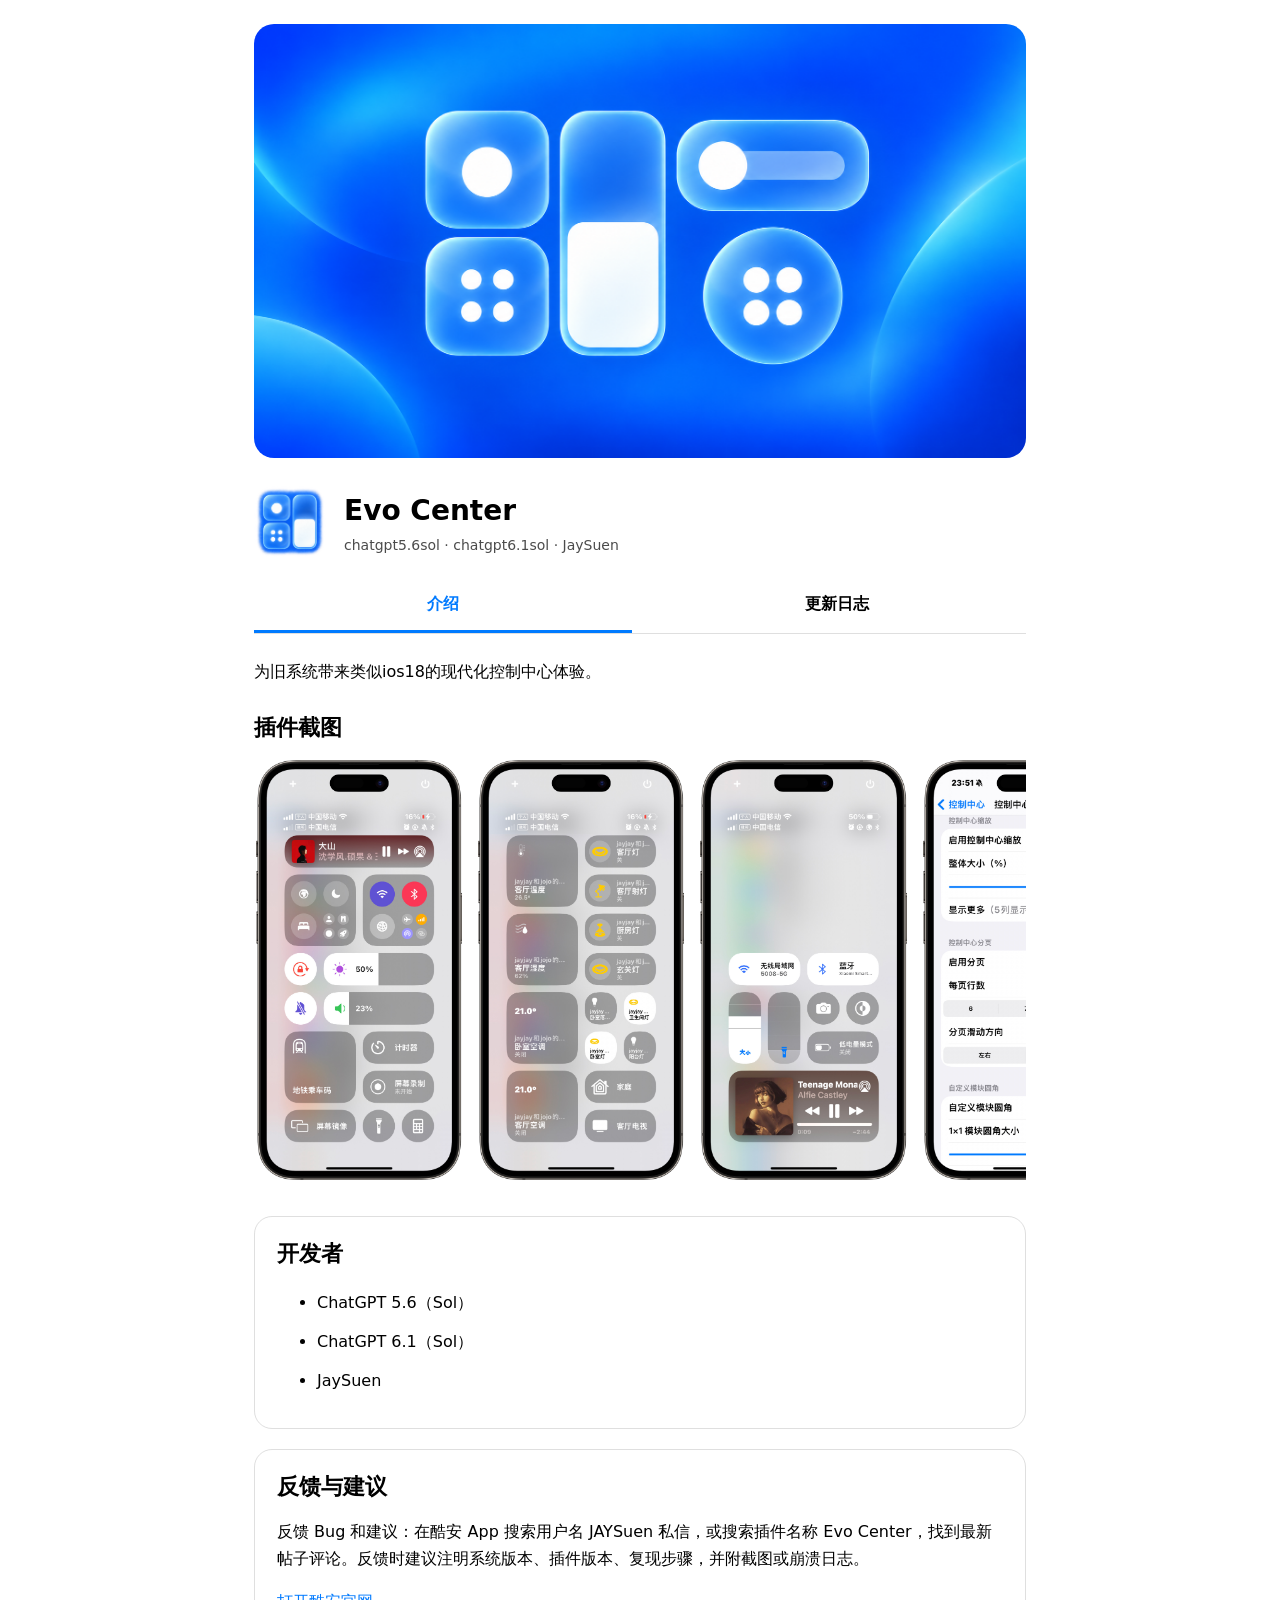
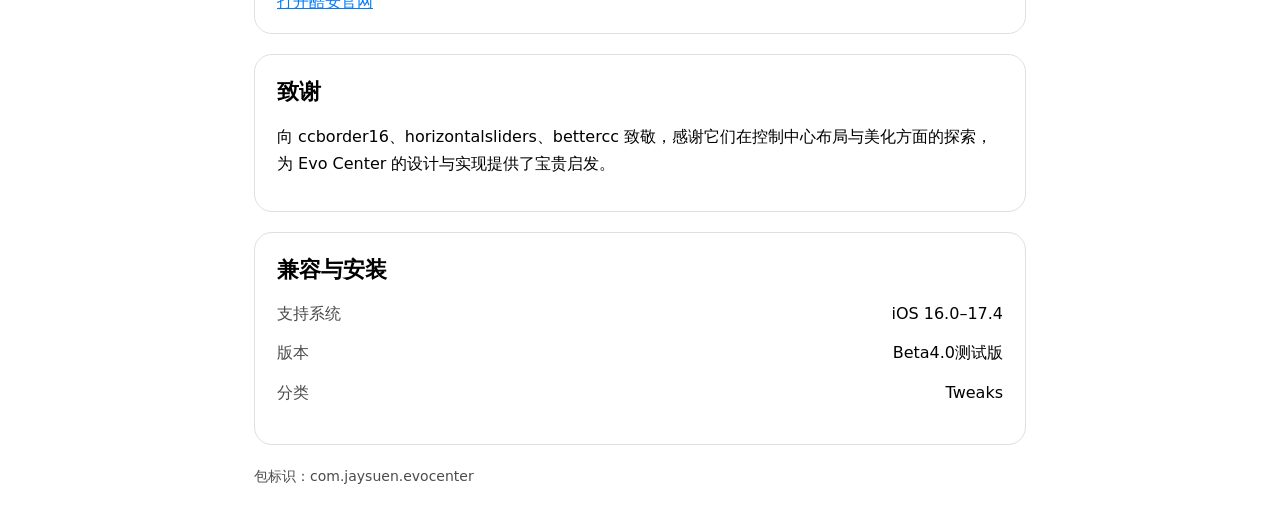
==== index.html @ 7a6c5026 "Fix Evo Center top buttons first input (4.0.0-beta.3)" ====
<!doctype html>
<html lang="zh-CN"><head><meta charset="utf-8">
<meta name="viewport" content="width=device-width,initial-scale=1"><meta name="color-scheme" content="light dark">
<meta name="description" content="为旧系统带来类似ios18的现代化控制中心体验。"><title>Evo Center</title>
<style>
*{box-sizing:border-box}body{margin:0;font:16px/1.7 -apple-system,BlinkMacSystemFont,system-ui,sans-serif;background:Canvas;color:CanvasText}
main{max-width:820px;margin:auto;padding:24px}.banner{width:100%;aspect-ratio:16/9;object-fit:cover;border-radius:20px}
.brand{display:flex;gap:18px;align-items:center;margin:20px 0}.icon{width:72px;height:72px;border-radius:18px}
h1{margin:0;font-size:28px}h2{font-size:22px;margin:0 0 12px}p{margin:0 0 16px}
article{border:1px solid #8884;border-radius:18px;padding:18px 22px;margin:20px 0}a{color:#007aff}
li{margin-bottom:12px}.byline{opacity:.7;margin:0;font-size:14px;overflow-wrap:anywhere}footer{font-size:14px;opacity:.7;overflow-wrap:anywhere}
.tabs{display:flex;gap:16px;border-bottom:1px solid #8884;margin:12px 0 24px}
.tabs button{flex:1;border:0;background:transparent;color:inherit;font:inherit;font-weight:600;padding:12px 4px;border-bottom:3px solid transparent;cursor:pointer}
.tabs button[aria-selected="true"]{color:#007aff;border-bottom-color:#007aff}[hidden]{display:none!important}
.gallery{margin:24px 0}.screenshots{display:flex;gap:16px;overflow-x:auto;overscroll-behavior-x:contain;scroll-snap-type:x mandatory;scroll-padding:2px;padding:2px 2px 12px}
.screenshot{flex:0 0 auto;scroll-snap-align:start;border-radius:12px;overflow:hidden;line-height:0}
.screenshot img{display:block;width:auto;height:420px;max-height:65vh;object-fit:contain}
dl{display:grid;grid-template-columns:auto minmax(0,1fr);gap:12px 20px;margin:0 0 20px}dt{opacity:.7}dd{margin:0;text-align:right;overflow-wrap:anywhere}
@media(max-width:480px){main{padding:16px}article{padding:16px}.brand{gap:12px}h1{font-size:24px}.icon{width:64px;height:64px}}
</style></head><body>
<main><img class="banner" src="assets/banner.png" alt="Evo Center 蓝色玻璃控制模块">
<div class="brand"><img class="icon" src="assets/icon.png" alt="Evo Center 图标"><div><h1>Evo Center</h1><p class="byline">chatgpt5.6sol · chatgpt6.1sol · JaySuen</p></div></div>
<nav class="tabs" role="tablist" aria-label="软件包详情">
<button id="introduction-tab" type="button" role="tab" aria-selected="true" aria-controls="introduction">介绍</button>
<button id="changelog-tab" type="button" role="tab" aria-selected="false" aria-controls="changelog" tabindex="-1">更新日志</button>
</nav>
<section id="introduction" role="tabpanel" aria-labelledby="introduction-tab">
<p class="summary">为旧系统带来类似ios18的现代化控制中心体验。</p><section class="gallery" aria-labelledby="screenshots-title"><h2 id="screenshots-title">插件截图</h2><div class="screenshots" role="region" aria-label="插件截图，可左右滑动查看" tabindex="0"><a class="screenshot" href="assets/screenshots/1.jpg"><img src="assets/screenshots/1.jpg" alt="Evo Center截图1：控制中心现代连接与Focus布局、自定义图标颜色" width="1311" height="2670" loading="lazy" decoding="async"></a><a class="screenshot" href="assets/screenshots/2.jpg"><img src="assets/screenshots/2.jpg" alt="Evo Center截图2：HomeKit设备、温湿度与家庭控制模块" width="1311" height="2670" loading="lazy" decoding="async"></a><a class="screenshot" href="assets/screenshots/3.jpg"><img src="assets/screenshots/3.jpg" alt="Evo Center截图3：控制中心分页与不同尺寸的播放控制布局" width="1311" height="2670" loading="lazy" decoding="async"></a><a class="screenshot" href="assets/screenshots/4.jpg"><img src="assets/screenshots/4.jpg" alt="Evo Center截图4：整体缩放、5列显示与上下分页设置" width="1311" height="2670" loading="lazy" decoding="async"></a><a class="screenshot" href="assets/screenshots/5.jpg"><img src="assets/screenshots/5.jpg" alt="Evo Center截图5：Beta3.0插件设置、反馈入口与开发者署名" width="1311" height="2670" loading="lazy" decoding="async"></a></div></section>
<article><h2>开发者</h2><ul><li>ChatGPT 5.6（Sol）</li><li>ChatGPT 6.1（Sol）</li><li>JaySuen</li></ul></article>
<article><h2>反馈与建议</h2><p>反馈 Bug 和建议：在酷安 App 搜索用户名 JAYSuen 私信，或搜索插件名称 Evo Center，找到最新帖子评论。反馈时建议注明系统版本、插件版本、复现步骤，并附截图或崩溃日志。</p><a href="https://www.coolapk.com/">打开酷安官网</a></article>
<article><h2>致谢</h2><p>向 ccborder16、horizontalsliders、bettercc 致敬，感谢它们在控制中心布局与美化方面的探索，为 Evo Center 的设计与实现提供了宝贵启发。</p></article>
<article><h2>兼容与安装</h2><dl><dt>支持系统</dt><dd>iOS 16.0–17.4</dd><dt>版本</dt><dd>Beta4.0测试版</dd><dt>分类</dt><dd>Tweaks</dd></dl></article>
</section>
<section id="changelog" role="tabpanel" aria-labelledby="changelog-tab" hidden><article><h2>Beta4.0修复性更新</h2><ol><li>修复顶部按钮点击没有反应的bug</li></ol></article><article><h2>Beta4.0功能性更新</h2><ol><li>顶部操作按钮功能回归。</li><li>新增“播放控制”模块布局自定义。</li><li>新增分页点显示。</li><li>新增顶部模糊层渐进模糊效果。</li><li>新增分页模式下单页 9 行显示。</li><li>修复“播放控制”模块 4×2 尺寸卡死的问题。</li><li>修复“深色模式”模块点击导致控制中心上移的问题。</li><li>优化了上下翻页模式的顶部模糊层的显示时机。</li></ol></article><article><h2>Beta3.1修复性更新</h2><ol><li>修复已添加模块更换尺寸时在控制中心出现的错位问题。现切换尺寸可以实时更新，不需要移除再添加或注销设备。</li><li>修复“连接”模块的蓝牙按钮在2×2（现代）尺寸中的图标显示错误。</li><li>修复专注模式独立模块展开视图出现两个底板的问题。</li><li>修复iOS 17“静音”模块开启自定义着色后的显示问题。</li><li>修复“自定义图标着色”功能的选色页面“光谱”无法拖动选色的问题。</li><li>修复开启缩放后，模块从展开视图返回紧凑视图动画卡顿的问题。</li><li>修复点击“深色模式”模块会导致控制中心整体上移的问题。</li><li>修复了arm64设备添加模块导致设置App闪退的问题。</li><li>修复了部分模块的展开视图中图标和模块名称标题不居中的问题。</li><li>优化了“无线局域网”和“蓝牙”两个模块的实现链路。</li><li>优化了“麦克风模式”和“视频效果”两个模块的显示问题。</li><li>略微优化了上下翻页的手感。</li></ol></article><article><h2>Beta3.0兼容性更新</h2><ol><li>修复部分设备因缺少arm64架构导致Evo Center设置页无法加载的问题。</li><li>Rootless和RootHide安装包补齐arm64与arm64e双架构，覆盖主插件、设置页及模块组件。</li></ol></article><article><h2>Beta3.0功能性更新</h2><ol><li>新增homekit设备模块可添加至控制中心</li><li>“连接”模块新增一个2x2尺寸样式，增加自定义图标排序</li><li>“focus”模块新增一个2x2尺寸、一个2x1尺寸，增加自定义图标排序</li><li>新增控制中心分页功能，可选择左右或上下翻页</li><li>新增控制中心5列显示，新增控制中心整体缩放</li><li>新增模块启用后的图标颜色自定义（仅限开关类模块，跳转类模块没有）</li><li>新增“快捷指令”模块组合功能（将两个快捷指令合并为一个“开关”）</li><li>新增“播放控制”模块背景着色</li><li>解除了视频通话等场景时强制出现在最上方的”麦克风模式“”视频效果“两个模块，现可作为模块自由添加</li><li>新增8个“透明空白模块，帮助实现控制中心更多种布局的可能性</li><li>修复已删除的快捷指令仍出现在可添加模块列表和组合选择列表中的问题。</li><li>修复了几个bug，新增了无数bug</li></ol></article><article><h2>Beta2.5修复性更新</h2><ol><li>修复快捷指令和专注模式模块不可用的 bug。</li><li>修复播放控制模块 4×2 尺寸专辑封面模糊的 bug；适当优化所有播放控制模块从展开视图返回紧凑视图动画过程中的黑影，但尚未完全解决。</li><li>优化 iOS 17.1 及以上系统播放控制模块紧凑视图出现收藏按钮的问题。</li><li>修复 iOS 17 静音模块打开时副标题乱码的 bug。</li><li>优化音量和亮度模块的着色逻辑。</li><li>新增音量、亮度模块百分比显示；开关位于两个模块的尺寸选择页面，图标着色开关也一并移动至尺寸选择页面。</li><li>新增截屏、清角标、自动亮度三个模块。</li></ol></article><article><h2>beta2.0功能性更新</h2><ol><li>重写了音乐模块，bug相比之前少很多。移除了4x4、4x6两个不常用的大尺寸，新增了一个不同样式的4x2尺寸。</li><li>完善了连接模块的所有尺寸显示问题。</li><li>音量、亮度模块新增：竖向1x1和横向2x1、3x1、4x1尺寸。</li><li>新增专注模式独立模块。现用户设置的所有专注模式可在控制中心作为模块添加，方便快速启用自己的常用专注模式。</li><li>Focus模块新增了一个2x2尺寸。支持同时显示最多4个专注模式按钮；移除了1x1尺寸。</li><li>优化了模块圆角实现方式。</li></ol></article></section>
<footer>包标识：com.jaysuen.evocenter</footer></main>
<script>
const tabs = [...document.querySelectorAll('[role="tab"]')];
function selectTab(selected) {
  tabs.forEach(tab => {
    const active = tab === selected;
    tab.setAttribute('aria-selected', String(active));
    tab.tabIndex = active ? 0 : -1;
    document.getElementById(tab.getAttribute('aria-controls')).hidden = !active;
  });
}
tabs.forEach((tab, index) => {
  tab.addEventListener('click', () => selectTab(tab));
  tab.addEventListener('keydown', event => {
    let target;
    if (event.key === 'ArrowRight') target = (index + 1) % tabs.length;
    else if (event.key === 'ArrowLeft') target = (index + tabs.length - 1) % tabs.length;
    else if (event.key === 'Home') target = 0;
    else if (event.key === 'End') target = tabs.length - 1;
    else return;
    event.preventDefault(); selectTab(tabs[target]); tabs[target].focus();
  });
});
</script></body></html>
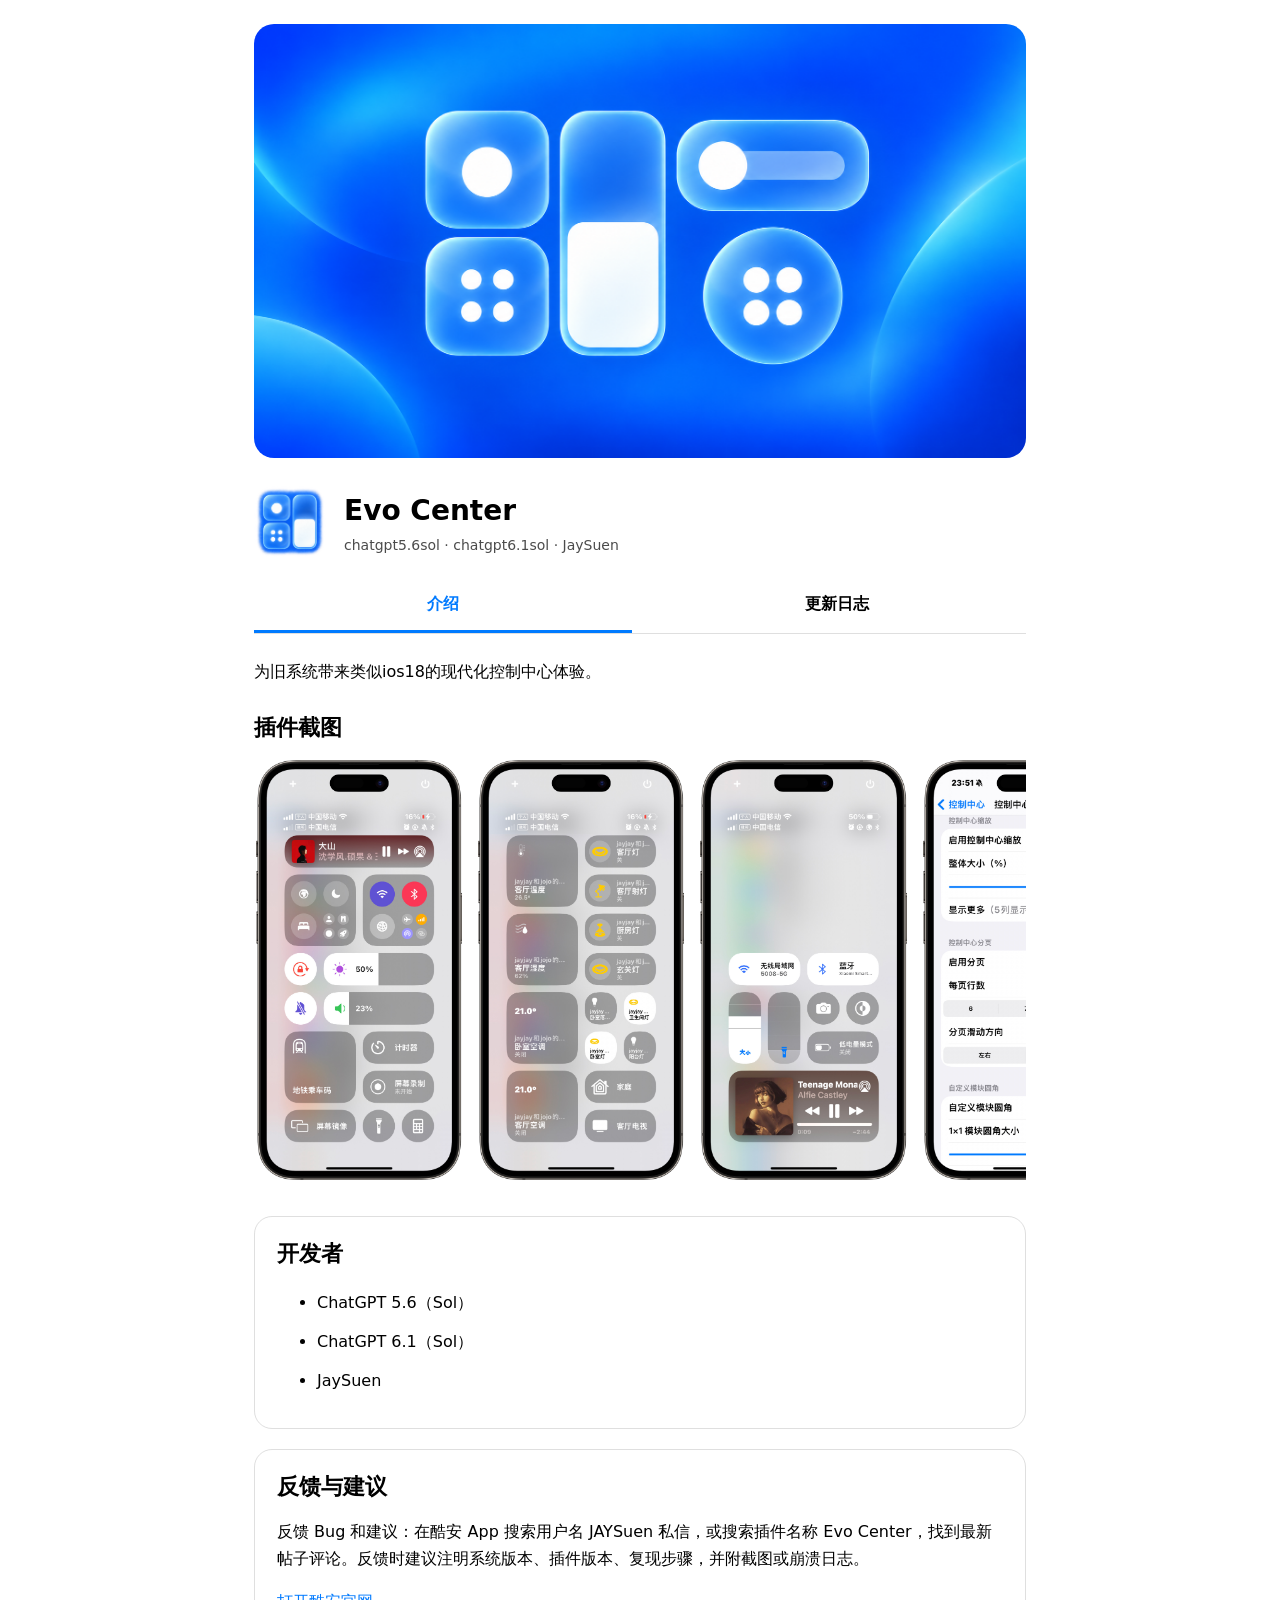
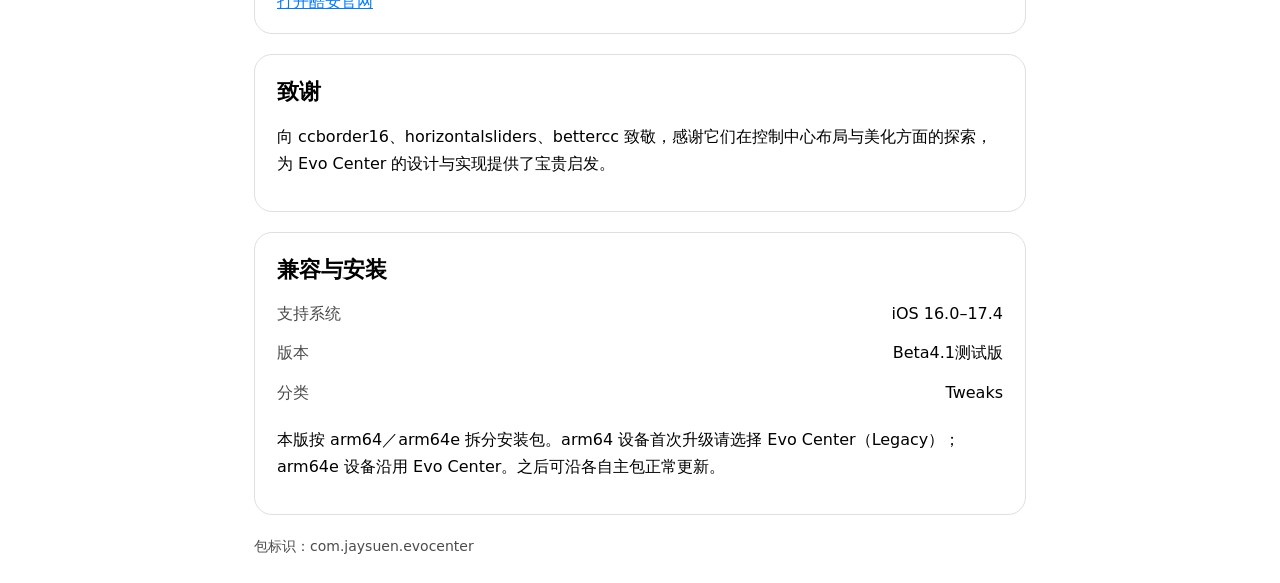
==== commit a0af71b1: "Release Evo Center Beta4.1 with thin CPU packages and six updates" ====
--- a/index.html
+++ b/index.html
@@ -29,9 +29,9 @@
 <article><h2>开发者</h2><ul><li>ChatGPT 5.6（Sol）</li><li>ChatGPT 6.1（Sol）</li><li>JaySuen</li></ul></article>
 <article><h2>反馈与建议</h2><p>反馈 Bug 和建议：在酷安 App 搜索用户名 JAYSuen 私信，或搜索插件名称 Evo Center，找到最新帖子评论。反馈时建议注明系统版本、插件版本、复现步骤，并附截图或崩溃日志。</p><a href="https://www.coolapk.com/">打开酷安官网</a></article>
 <article><h2>致谢</h2><p>向 ccborder16、horizontalsliders、bettercc 致敬，感谢它们在控制中心布局与美化方面的探索，为 Evo Center 的设计与实现提供了宝贵启发。</p></article>
-<article><h2>兼容与安装</h2><dl><dt>支持系统</dt><dd>iOS 16.0–17.4</dd><dt>版本</dt><dd>Beta4.0测试版</dd><dt>分类</dt><dd>Tweaks</dd></dl></article>
+<article><h2>兼容与安装</h2><dl><dt>支持系统</dt><dd>iOS 16.0–17.4</dd><dt>版本</dt><dd>Beta4.1测试版</dd><dt>分类</dt><dd>Tweaks</dd></dl><p>本版按 arm64／arm64e 拆分安装包。arm64 设备首次升级请选择 Evo Center（Legacy）；arm64e 设备沿用 Evo Center。之后可沿各自主包正常更新。</p></article>
 </section>
-<section id="changelog" role="tabpanel" aria-labelledby="changelog-tab" hidden><article><h2>Beta4.0修复性更新</h2><ol><li>修复顶部按钮点击没有反应的bug</li></ol></article><article><h2>Beta4.0功能性更新</h2><ol><li>顶部操作按钮功能回归。</li><li>新增“播放控制”模块布局自定义。</li><li>新增分页点显示。</li><li>新增顶部模糊层渐进模糊效果。</li><li>新增分页模式下单页 9 行显示。</li><li>修复“播放控制”模块 4×2 尺寸卡死的问题。</li><li>修复“深色模式”模块点击导致控制中心上移的问题。</li><li>优化了上下翻页模式的顶部模糊层的显示时机。</li></ol></article><article><h2>Beta3.1修复性更新</h2><ol><li>修复已添加模块更换尺寸时在控制中心出现的错位问题。现切换尺寸可以实时更新，不需要移除再添加或注销设备。</li><li>修复“连接”模块的蓝牙按钮在2×2（现代）尺寸中的图标显示错误。</li><li>修复专注模式独立模块展开视图出现两个底板的问题。</li><li>修复iOS 17“静音”模块开启自定义着色后的显示问题。</li><li>修复“自定义图标着色”功能的选色页面“光谱”无法拖动选色的问题。</li><li>修复开启缩放后，模块从展开视图返回紧凑视图动画卡顿的问题。</li><li>修复点击“深色模式”模块会导致控制中心整体上移的问题。</li><li>修复了arm64设备添加模块导致设置App闪退的问题。</li><li>修复了部分模块的展开视图中图标和模块名称标题不居中的问题。</li><li>优化了“无线局域网”和“蓝牙”两个模块的实现链路。</li><li>优化了“麦克风模式”和“视频效果”两个模块的显示问题。</li><li>略微优化了上下翻页的手感。</li></ol></article><article><h2>Beta3.0兼容性更新</h2><ol><li>修复部分设备因缺少arm64架构导致Evo Center设置页无法加载的问题。</li><li>Rootless和RootHide安装包补齐arm64与arm64e双架构，覆盖主插件、设置页及模块组件。</li></ol></article><article><h2>Beta3.0功能性更新</h2><ol><li>新增homekit设备模块可添加至控制中心</li><li>“连接”模块新增一个2x2尺寸样式，增加自定义图标排序</li><li>“focus”模块新增一个2x2尺寸、一个2x1尺寸，增加自定义图标排序</li><li>新增控制中心分页功能，可选择左右或上下翻页</li><li>新增控制中心5列显示，新增控制中心整体缩放</li><li>新增模块启用后的图标颜色自定义（仅限开关类模块，跳转类模块没有）</li><li>新增“快捷指令”模块组合功能（将两个快捷指令合并为一个“开关”）</li><li>新增“播放控制”模块背景着色</li><li>解除了视频通话等场景时强制出现在最上方的”麦克风模式“”视频效果“两个模块，现可作为模块自由添加</li><li>新增8个“透明空白模块，帮助实现控制中心更多种布局的可能性</li><li>修复已删除的快捷指令仍出现在可添加模块列表和组合选择列表中的问题。</li><li>修复了几个bug，新增了无数bug</li></ol></article><article><h2>Beta2.5修复性更新</h2><ol><li>修复快捷指令和专注模式模块不可用的 bug。</li><li>修复播放控制模块 4×2 尺寸专辑封面模糊的 bug；适当优化所有播放控制模块从展开视图返回紧凑视图动画过程中的黑影，但尚未完全解决。</li><li>优化 iOS 17.1 及以上系统播放控制模块紧凑视图出现收藏按钮的问题。</li><li>修复 iOS 17 静音模块打开时副标题乱码的 bug。</li><li>优化音量和亮度模块的着色逻辑。</li><li>新增音量、亮度模块百分比显示；开关位于两个模块的尺寸选择页面，图标着色开关也一并移动至尺寸选择页面。</li><li>新增截屏、清角标、自动亮度三个模块。</li></ol></article><article><h2>beta2.0功能性更新</h2><ol><li>重写了音乐模块，bug相比之前少很多。移除了4x4、4x6两个不常用的大尺寸，新增了一个不同样式的4x2尺寸。</li><li>完善了连接模块的所有尺寸显示问题。</li><li>音量、亮度模块新增：竖向1x1和横向2x1、3x1、4x1尺寸。</li><li>新增专注模式独立模块。现用户设置的所有专注模式可在控制中心作为模块添加，方便快速启用自己的常用专注模式。</li><li>Focus模块新增了一个2x2尺寸。支持同时显示最多4个专注模式按钮；移除了1x1尺寸。</li><li>优化了模块圆角实现方式。</li></ol></article></section>
+<section id="changelog" role="tabpanel" aria-labelledby="changelog-tab" hidden><article><h2>Beta4.1更新日志</h2><ol><li>修复电源按钮的展开菜单功能失效问题</li><li>修复打开“巨魔nfc”app卡死的问题</li><li>为“连接状态”分组下的8个模块增加了新的2x1、2x2、4x1三个新尺寸样式</li><li>优化了homekit设备部分类型模块的样式</li><li>优化了模块名称文字的显示逻辑，双行显示</li><li>优化了“音量”模块滑动卡顿的问题</li></ol></article><article><h2>Beta4.0修复性更新</h2><ol><li>修复顶部按钮点击没有反应的bug</li></ol></article><article><h2>Beta4.0功能性更新</h2><ol><li>顶部操作按钮功能回归。</li><li>新增“播放控制”模块布局自定义。</li><li>新增分页点显示。</li><li>新增顶部模糊层渐进模糊效果。</li><li>新增分页模式下单页 9 行显示。</li><li>修复“播放控制”模块 4×2 尺寸卡死的问题。</li><li>修复“深色模式”模块点击导致控制中心上移的问题。</li><li>优化了上下翻页模式的顶部模糊层的显示时机。</li></ol></article><article><h2>Beta3.1修复性更新</h2><ol><li>修复已添加模块更换尺寸时在控制中心出现的错位问题。现切换尺寸可以实时更新，不需要移除再添加或注销设备。</li><li>修复“连接”模块的蓝牙按钮在2×2（现代）尺寸中的图标显示错误。</li><li>修复专注模式独立模块展开视图出现两个底板的问题。</li><li>修复iOS 17“静音”模块开启自定义着色后的显示问题。</li><li>修复“自定义图标着色”功能的选色页面“光谱”无法拖动选色的问题。</li><li>修复开启缩放后，模块从展开视图返回紧凑视图动画卡顿的问题。</li><li>修复点击“深色模式”模块会导致控制中心整体上移的问题。</li><li>修复了arm64设备添加模块导致设置App闪退的问题。</li><li>修复了部分模块的展开视图中图标和模块名称标题不居中的问题。</li><li>优化了“无线局域网”和“蓝牙”两个模块的实现链路。</li><li>优化了“麦克风模式”和“视频效果”两个模块的显示问题。</li><li>略微优化了上下翻页的手感。</li></ol></article><article><h2>Beta3.0兼容性更新</h2><ol><li>修复部分设备因缺少arm64架构导致Evo Center设置页无法加载的问题。</li><li>Rootless和RootHide安装包补齐arm64与arm64e双架构，覆盖主插件、设置页及模块组件。</li></ol></article><article><h2>Beta3.0功能性更新</h2><ol><li>新增homekit设备模块可添加至控制中心</li><li>“连接”模块新增一个2x2尺寸样式，增加自定义图标排序</li><li>“focus”模块新增一个2x2尺寸、一个2x1尺寸，增加自定义图标排序</li><li>新增控制中心分页功能，可选择左右或上下翻页</li><li>新增控制中心5列显示，新增控制中心整体缩放</li><li>新增模块启用后的图标颜色自定义（仅限开关类模块，跳转类模块没有）</li><li>新增“快捷指令”模块组合功能（将两个快捷指令合并为一个“开关”）</li><li>新增“播放控制”模块背景着色</li><li>解除了视频通话等场景时强制出现在最上方的”麦克风模式“”视频效果“两个模块，现可作为模块自由添加</li><li>新增8个“透明空白模块，帮助实现控制中心更多种布局的可能性</li><li>修复已删除的快捷指令仍出现在可添加模块列表和组合选择列表中的问题。</li><li>修复了几个bug，新增了无数bug</li></ol></article><article><h2>Beta2.5修复性更新</h2><ol><li>修复快捷指令和专注模式模块不可用的 bug。</li><li>修复播放控制模块 4×2 尺寸专辑封面模糊的 bug；适当优化所有播放控制模块从展开视图返回紧凑视图动画过程中的黑影，但尚未完全解决。</li><li>优化 iOS 17.1 及以上系统播放控制模块紧凑视图出现收藏按钮的问题。</li><li>修复 iOS 17 静音模块打开时副标题乱码的 bug。</li><li>优化音量和亮度模块的着色逻辑。</li><li>新增音量、亮度模块百分比显示；开关位于两个模块的尺寸选择页面，图标着色开关也一并移动至尺寸选择页面。</li><li>新增截屏、清角标、自动亮度三个模块。</li></ol></article><article><h2>beta2.0功能性更新</h2><ol><li>重写了音乐模块，bug相比之前少很多。移除了4x4、4x6两个不常用的大尺寸，新增了一个不同样式的4x2尺寸。</li><li>完善了连接模块的所有尺寸显示问题。</li><li>音量、亮度模块新增：竖向1x1和横向2x1、3x1、4x1尺寸。</li><li>新增专注模式独立模块。现用户设置的所有专注模式可在控制中心作为模块添加，方便快速启用自己的常用专注模式。</li><li>Focus模块新增了一个2x2尺寸。支持同时显示最多4个专注模式按钮；移除了1x1尺寸。</li><li>优化了模块圆角实现方式。</li></ol></article></section>
 <footer>包标识：com.jaysuen.evocenter</footer></main>
 <script>
 const tabs = [...document.querySelectorAll('[role="tab"]')];
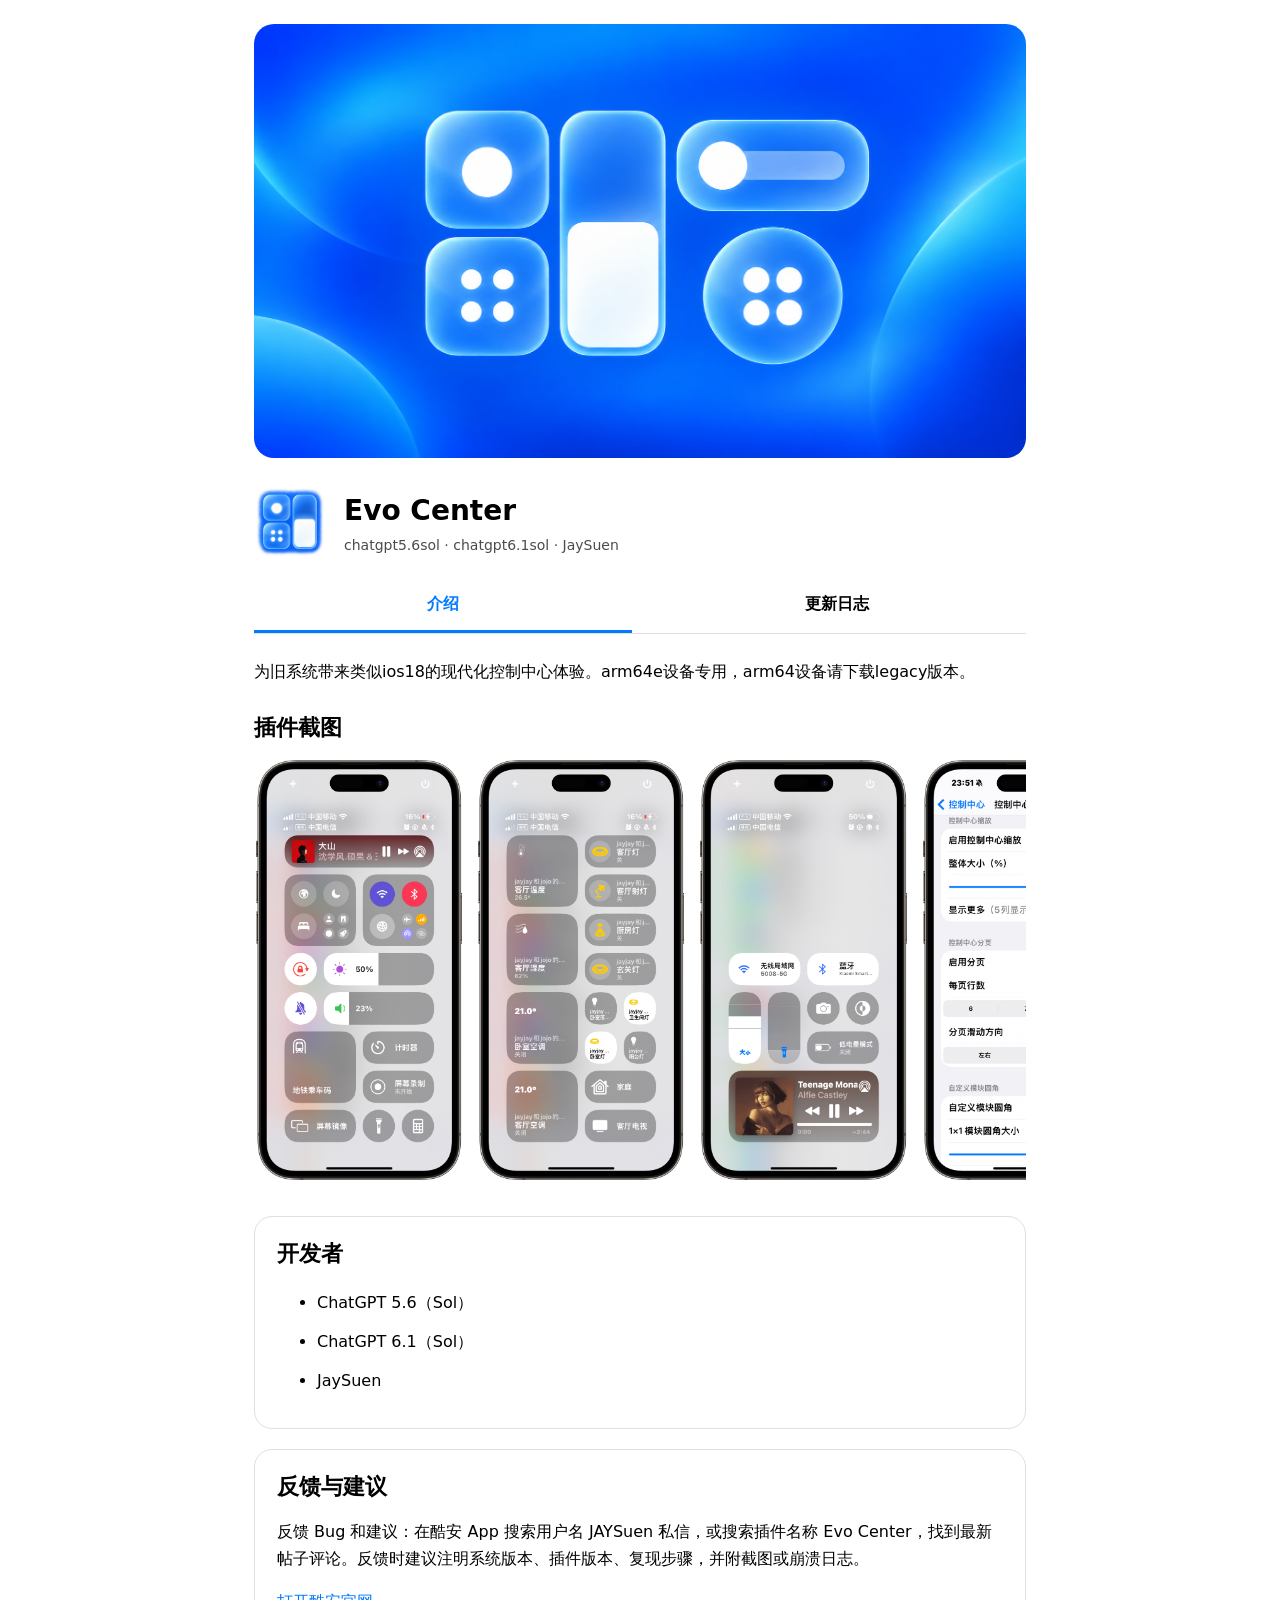
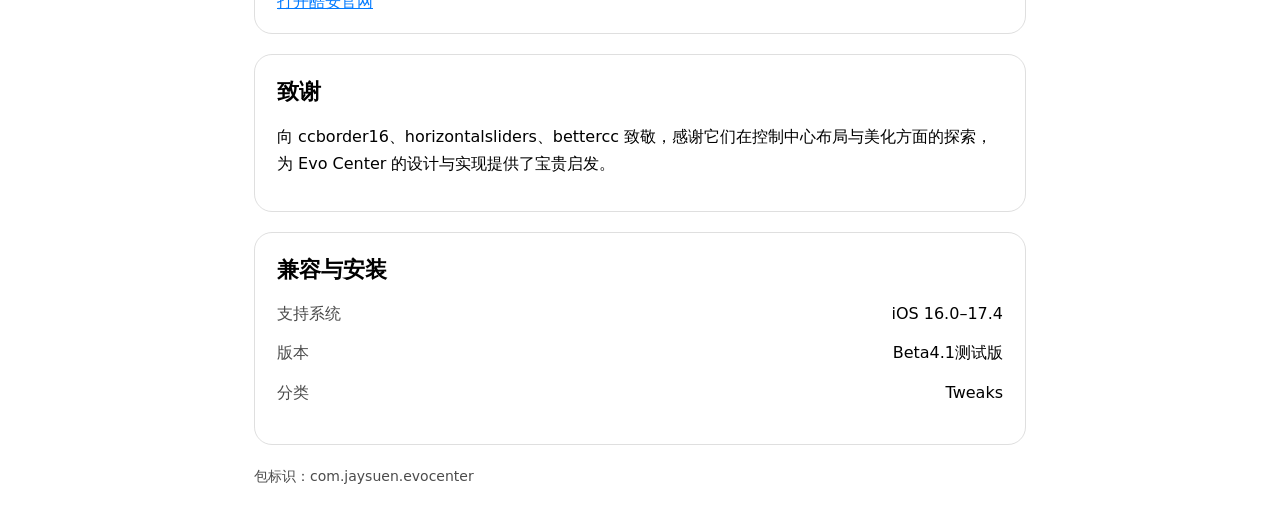
==== commit 8b0f81f6: "Clarify Evo Center CPU depictions and Beta4.1 repair heading" ====
--- a/index.html
+++ b/index.html
@@ -1,7 +1,7 @@
 <!doctype html>
 <html lang="zh-CN"><head><meta charset="utf-8">
 <meta name="viewport" content="width=device-width,initial-scale=1"><meta name="color-scheme" content="light dark">
-<meta name="description" content="为旧系统带来类似ios18的现代化控制中心体验。"><title>Evo Center</title>
+<meta name="description" content="为旧系统带来类似ios18的现代化控制中心体验。arm64e设备专用，arm64设备请下载legacy版本。"><title>Evo Center</title>
 <style>
 *{box-sizing:border-box}body{margin:0;font:16px/1.7 -apple-system,BlinkMacSystemFont,system-ui,sans-serif;background:Canvas;color:CanvasText}
 main{max-width:820px;margin:auto;padding:24px}.banner{width:100%;aspect-ratio:16/9;object-fit:cover;border-radius:20px}
@@ -25,13 +25,13 @@
 <button id="changelog-tab" type="button" role="tab" aria-selected="false" aria-controls="changelog" tabindex="-1">更新日志</button>
 </nav>
 <section id="introduction" role="tabpanel" aria-labelledby="introduction-tab">
-<p class="summary">为旧系统带来类似ios18的现代化控制中心体验。</p><section class="gallery" aria-labelledby="screenshots-title"><h2 id="screenshots-title">插件截图</h2><div class="screenshots" role="region" aria-label="插件截图，可左右滑动查看" tabindex="0"><a class="screenshot" href="assets/screenshots/1.jpg"><img src="assets/screenshots/1.jpg" alt="Evo Center截图1：控制中心现代连接与Focus布局、自定义图标颜色" width="1311" height="2670" loading="lazy" decoding="async"></a><a class="screenshot" href="assets/screenshots/2.jpg"><img src="assets/screenshots/2.jpg" alt="Evo Center截图2：HomeKit设备、温湿度与家庭控制模块" width="1311" height="2670" loading="lazy" decoding="async"></a><a class="screenshot" href="assets/screenshots/3.jpg"><img src="assets/screenshots/3.jpg" alt="Evo Center截图3：控制中心分页与不同尺寸的播放控制布局" width="1311" height="2670" loading="lazy" decoding="async"></a><a class="screenshot" href="assets/screenshots/4.jpg"><img src="assets/screenshots/4.jpg" alt="Evo Center截图4：整体缩放、5列显示与上下分页设置" width="1311" height="2670" loading="lazy" decoding="async"></a><a class="screenshot" href="assets/screenshots/5.jpg"><img src="assets/screenshots/5.jpg" alt="Evo Center截图5：Beta3.0插件设置、反馈入口与开发者署名" width="1311" height="2670" loading="lazy" decoding="async"></a></div></section>
+<p class="summary">为旧系统带来类似ios18的现代化控制中心体验。arm64e设备专用，arm64设备请下载legacy版本。</p><section class="gallery" aria-labelledby="screenshots-title"><h2 id="screenshots-title">插件截图</h2><div class="screenshots" role="region" aria-label="插件截图，可左右滑动查看" tabindex="0"><a class="screenshot" href="assets/screenshots/1.jpg"><img src="assets/screenshots/1.jpg" alt="Evo Center截图1：控制中心现代连接与Focus布局、自定义图标颜色" width="1311" height="2670" loading="lazy" decoding="async"></a><a class="screenshot" href="assets/screenshots/2.jpg"><img src="assets/screenshots/2.jpg" alt="Evo Center截图2：HomeKit设备、温湿度与家庭控制模块" width="1311" height="2670" loading="lazy" decoding="async"></a><a class="screenshot" href="assets/screenshots/3.jpg"><img src="assets/screenshots/3.jpg" alt="Evo Center截图3：控制中心分页与不同尺寸的播放控制布局" width="1311" height="2670" loading="lazy" decoding="async"></a><a class="screenshot" href="assets/screenshots/4.jpg"><img src="assets/screenshots/4.jpg" alt="Evo Center截图4：整体缩放、5列显示与上下分页设置" width="1311" height="2670" loading="lazy" decoding="async"></a><a class="screenshot" href="assets/screenshots/5.jpg"><img src="assets/screenshots/5.jpg" alt="Evo Center截图5：Beta3.0插件设置、反馈入口与开发者署名" width="1311" height="2670" loading="lazy" decoding="async"></a></div></section>
 <article><h2>开发者</h2><ul><li>ChatGPT 5.6（Sol）</li><li>ChatGPT 6.1（Sol）</li><li>JaySuen</li></ul></article>
 <article><h2>反馈与建议</h2><p>反馈 Bug 和建议：在酷安 App 搜索用户名 JAYSuen 私信，或搜索插件名称 Evo Center，找到最新帖子评论。反馈时建议注明系统版本、插件版本、复现步骤，并附截图或崩溃日志。</p><a href="https://www.coolapk.com/">打开酷安官网</a></article>
 <article><h2>致谢</h2><p>向 ccborder16、horizontalsliders、bettercc 致敬，感谢它们在控制中心布局与美化方面的探索，为 Evo Center 的设计与实现提供了宝贵启发。</p></article>
-<article><h2>兼容与安装</h2><dl><dt>支持系统</dt><dd>iOS 16.0–17.4</dd><dt>版本</dt><dd>Beta4.1测试版</dd><dt>分类</dt><dd>Tweaks</dd></dl><p>本版按 arm64／arm64e 拆分安装包。arm64 设备首次升级请选择 Evo Center（Legacy）；arm64e 设备沿用 Evo Center。之后可沿各自主包正常更新。</p></article>
+<article><h2>兼容与安装</h2><dl><dt>支持系统</dt><dd>iOS 16.0–17.4</dd><dt>版本</dt><dd>Beta4.1测试版</dd><dt>分类</dt><dd>Tweaks</dd></dl></article>
 </section>
-<section id="changelog" role="tabpanel" aria-labelledby="changelog-tab" hidden><article><h2>Beta4.1更新日志</h2><ol><li>修复电源按钮的展开菜单功能失效问题</li><li>修复打开“巨魔nfc”app卡死的问题</li><li>为“连接状态”分组下的8个模块增加了新的2x1、2x2、4x1三个新尺寸样式</li><li>优化了homekit设备部分类型模块的样式</li><li>优化了模块名称文字的显示逻辑，双行显示</li><li>优化了“音量”模块滑动卡顿的问题</li></ol></article><article><h2>Beta4.0修复性更新</h2><ol><li>修复顶部按钮点击没有反应的bug</li></ol></article><article><h2>Beta4.0功能性更新</h2><ol><li>顶部操作按钮功能回归。</li><li>新增“播放控制”模块布局自定义。</li><li>新增分页点显示。</li><li>新增顶部模糊层渐进模糊效果。</li><li>新增分页模式下单页 9 行显示。</li><li>修复“播放控制”模块 4×2 尺寸卡死的问题。</li><li>修复“深色模式”模块点击导致控制中心上移的问题。</li><li>优化了上下翻页模式的顶部模糊层的显示时机。</li></ol></article><article><h2>Beta3.1修复性更新</h2><ol><li>修复已添加模块更换尺寸时在控制中心出现的错位问题。现切换尺寸可以实时更新，不需要移除再添加或注销设备。</li><li>修复“连接”模块的蓝牙按钮在2×2（现代）尺寸中的图标显示错误。</li><li>修复专注模式独立模块展开视图出现两个底板的问题。</li><li>修复iOS 17“静音”模块开启自定义着色后的显示问题。</li><li>修复“自定义图标着色”功能的选色页面“光谱”无法拖动选色的问题。</li><li>修复开启缩放后，模块从展开视图返回紧凑视图动画卡顿的问题。</li><li>修复点击“深色模式”模块会导致控制中心整体上移的问题。</li><li>修复了arm64设备添加模块导致设置App闪退的问题。</li><li>修复了部分模块的展开视图中图标和模块名称标题不居中的问题。</li><li>优化了“无线局域网”和“蓝牙”两个模块的实现链路。</li><li>优化了“麦克风模式”和“视频效果”两个模块的显示问题。</li><li>略微优化了上下翻页的手感。</li></ol></article><article><h2>Beta3.0兼容性更新</h2><ol><li>修复部分设备因缺少arm64架构导致Evo Center设置页无法加载的问题。</li><li>Rootless和RootHide安装包补齐arm64与arm64e双架构，覆盖主插件、设置页及模块组件。</li></ol></article><article><h2>Beta3.0功能性更新</h2><ol><li>新增homekit设备模块可添加至控制中心</li><li>“连接”模块新增一个2x2尺寸样式，增加自定义图标排序</li><li>“focus”模块新增一个2x2尺寸、一个2x1尺寸，增加自定义图标排序</li><li>新增控制中心分页功能，可选择左右或上下翻页</li><li>新增控制中心5列显示，新增控制中心整体缩放</li><li>新增模块启用后的图标颜色自定义（仅限开关类模块，跳转类模块没有）</li><li>新增“快捷指令”模块组合功能（将两个快捷指令合并为一个“开关”）</li><li>新增“播放控制”模块背景着色</li><li>解除了视频通话等场景时强制出现在最上方的”麦克风模式“”视频效果“两个模块，现可作为模块自由添加</li><li>新增8个“透明空白模块，帮助实现控制中心更多种布局的可能性</li><li>修复已删除的快捷指令仍出现在可添加模块列表和组合选择列表中的问题。</li><li>修复了几个bug，新增了无数bug</li></ol></article><article><h2>Beta2.5修复性更新</h2><ol><li>修复快捷指令和专注模式模块不可用的 bug。</li><li>修复播放控制模块 4×2 尺寸专辑封面模糊的 bug；适当优化所有播放控制模块从展开视图返回紧凑视图动画过程中的黑影，但尚未完全解决。</li><li>优化 iOS 17.1 及以上系统播放控制模块紧凑视图出现收藏按钮的问题。</li><li>修复 iOS 17 静音模块打开时副标题乱码的 bug。</li><li>优化音量和亮度模块的着色逻辑。</li><li>新增音量、亮度模块百分比显示；开关位于两个模块的尺寸选择页面，图标着色开关也一并移动至尺寸选择页面。</li><li>新增截屏、清角标、自动亮度三个模块。</li></ol></article><article><h2>beta2.0功能性更新</h2><ol><li>重写了音乐模块，bug相比之前少很多。移除了4x4、4x6两个不常用的大尺寸，新增了一个不同样式的4x2尺寸。</li><li>完善了连接模块的所有尺寸显示问题。</li><li>音量、亮度模块新增：竖向1x1和横向2x1、3x1、4x1尺寸。</li><li>新增专注模式独立模块。现用户设置的所有专注模式可在控制中心作为模块添加，方便快速启用自己的常用专注模式。</li><li>Focus模块新增了一个2x2尺寸。支持同时显示最多4个专注模式按钮；移除了1x1尺寸。</li><li>优化了模块圆角实现方式。</li></ol></article></section>
+<section id="changelog" role="tabpanel" aria-labelledby="changelog-tab" hidden><article><h2>Beta4.1修复性更新</h2><ol><li>修复电源按钮的展开菜单功能失效问题</li><li>修复打开“巨魔nfc”app卡死的问题</li><li>为“连接状态”分组下的8个模块增加了新的2x1、2x2、4x1三个新尺寸样式</li><li>优化了homekit设备部分类型模块的样式</li><li>优化了模块名称文字的显示逻辑，双行显示</li><li>优化了“音量”模块滑动卡顿的问题</li></ol></article><article><h2>Beta4.0修复性更新</h2><ol><li>修复顶部按钮点击没有反应的bug</li></ol></article><article><h2>Beta4.0功能性更新</h2><ol><li>顶部操作按钮功能回归。</li><li>新增“播放控制”模块布局自定义。</li><li>新增分页点显示。</li><li>新增顶部模糊层渐进模糊效果。</li><li>新增分页模式下单页 9 行显示。</li><li>修复“播放控制”模块 4×2 尺寸卡死的问题。</li><li>修复“深色模式”模块点击导致控制中心上移的问题。</li><li>优化了上下翻页模式的顶部模糊层的显示时机。</li></ol></article><article><h2>Beta3.1修复性更新</h2><ol><li>修复已添加模块更换尺寸时在控制中心出现的错位问题。现切换尺寸可以实时更新，不需要移除再添加或注销设备。</li><li>修复“连接”模块的蓝牙按钮在2×2（现代）尺寸中的图标显示错误。</li><li>修复专注模式独立模块展开视图出现两个底板的问题。</li><li>修复iOS 17“静音”模块开启自定义着色后的显示问题。</li><li>修复“自定义图标着色”功能的选色页面“光谱”无法拖动选色的问题。</li><li>修复开启缩放后，模块从展开视图返回紧凑视图动画卡顿的问题。</li><li>修复点击“深色模式”模块会导致控制中心整体上移的问题。</li><li>修复了arm64设备添加模块导致设置App闪退的问题。</li><li>修复了部分模块的展开视图中图标和模块名称标题不居中的问题。</li><li>优化了“无线局域网”和“蓝牙”两个模块的实现链路。</li><li>优化了“麦克风模式”和“视频效果”两个模块的显示问题。</li><li>略微优化了上下翻页的手感。</li></ol></article><article><h2>Beta3.0兼容性更新</h2><ol><li>修复部分设备因缺少arm64架构导致Evo Center设置页无法加载的问题。</li><li>Rootless和RootHide安装包补齐arm64与arm64e双架构，覆盖主插件、设置页及模块组件。</li></ol></article><article><h2>Beta3.0功能性更新</h2><ol><li>新增homekit设备模块可添加至控制中心</li><li>“连接”模块新增一个2x2尺寸样式，增加自定义图标排序</li><li>“focus”模块新增一个2x2尺寸、一个2x1尺寸，增加自定义图标排序</li><li>新增控制中心分页功能，可选择左右或上下翻页</li><li>新增控制中心5列显示，新增控制中心整体缩放</li><li>新增模块启用后的图标颜色自定义（仅限开关类模块，跳转类模块没有）</li><li>新增“快捷指令”模块组合功能（将两个快捷指令合并为一个“开关”）</li><li>新增“播放控制”模块背景着色</li><li>解除了视频通话等场景时强制出现在最上方的”麦克风模式“”视频效果“两个模块，现可作为模块自由添加</li><li>新增8个“透明空白模块，帮助实现控制中心更多种布局的可能性</li><li>修复已删除的快捷指令仍出现在可添加模块列表和组合选择列表中的问题。</li><li>修复了几个bug，新增了无数bug</li></ol></article><article><h2>Beta2.5修复性更新</h2><ol><li>修复快捷指令和专注模式模块不可用的 bug。</li><li>修复播放控制模块 4×2 尺寸专辑封面模糊的 bug；适当优化所有播放控制模块从展开视图返回紧凑视图动画过程中的黑影，但尚未完全解决。</li><li>优化 iOS 17.1 及以上系统播放控制模块紧凑视图出现收藏按钮的问题。</li><li>修复 iOS 17 静音模块打开时副标题乱码的 bug。</li><li>优化音量和亮度模块的着色逻辑。</li><li>新增音量、亮度模块百分比显示；开关位于两个模块的尺寸选择页面，图标着色开关也一并移动至尺寸选择页面。</li><li>新增截屏、清角标、自动亮度三个模块。</li></ol></article><article><h2>beta2.0功能性更新</h2><ol><li>重写了音乐模块，bug相比之前少很多。移除了4x4、4x6两个不常用的大尺寸，新增了一个不同样式的4x2尺寸。</li><li>完善了连接模块的所有尺寸显示问题。</li><li>音量、亮度模块新增：竖向1x1和横向2x1、3x1、4x1尺寸。</li><li>新增专注模式独立模块。现用户设置的所有专注模式可在控制中心作为模块添加，方便快速启用自己的常用专注模式。</li><li>Focus模块新增了一个2x2尺寸。支持同时显示最多4个专注模式按钮；移除了1x1尺寸。</li><li>优化了模块圆角实现方式。</li></ol></article></section>
 <footer>包标识：com.jaysuen.evocenter</footer></main>
 <script>
 const tabs = [...document.querySelectorAll('[role="tab"]')];
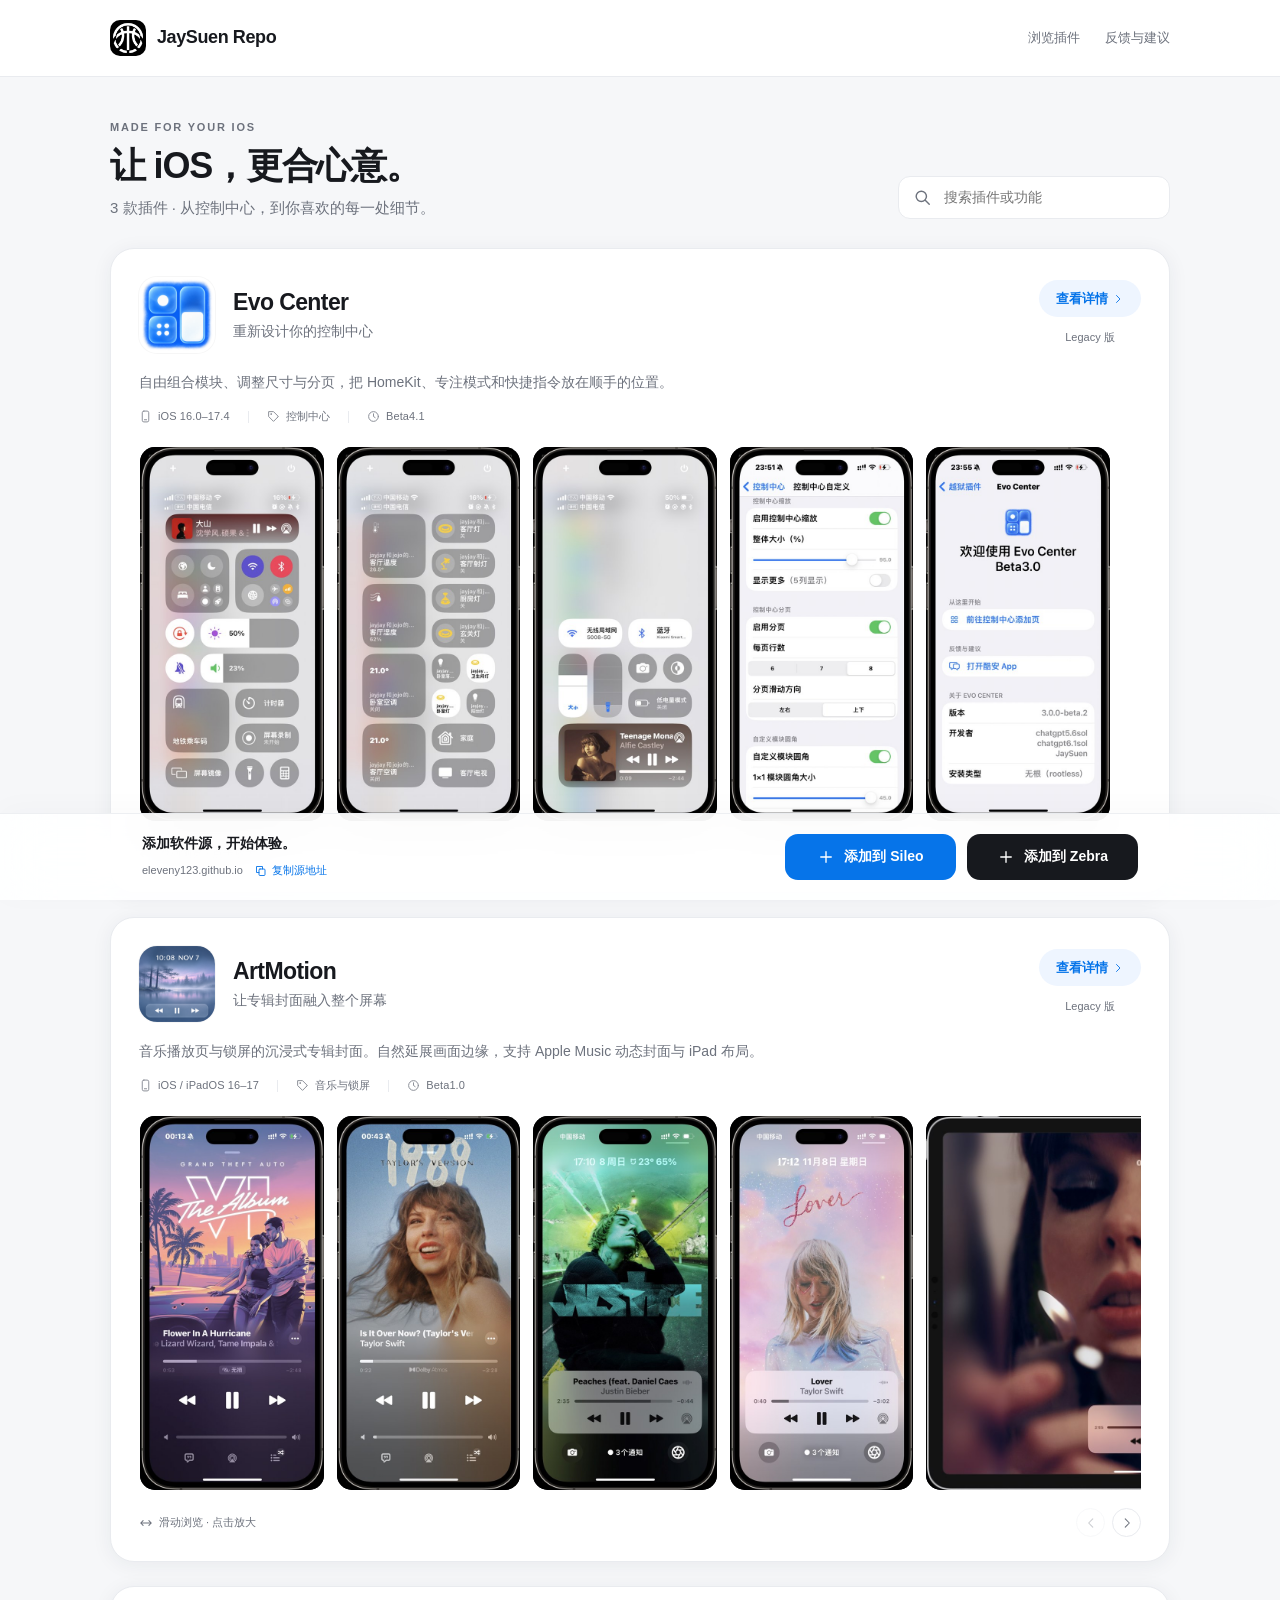
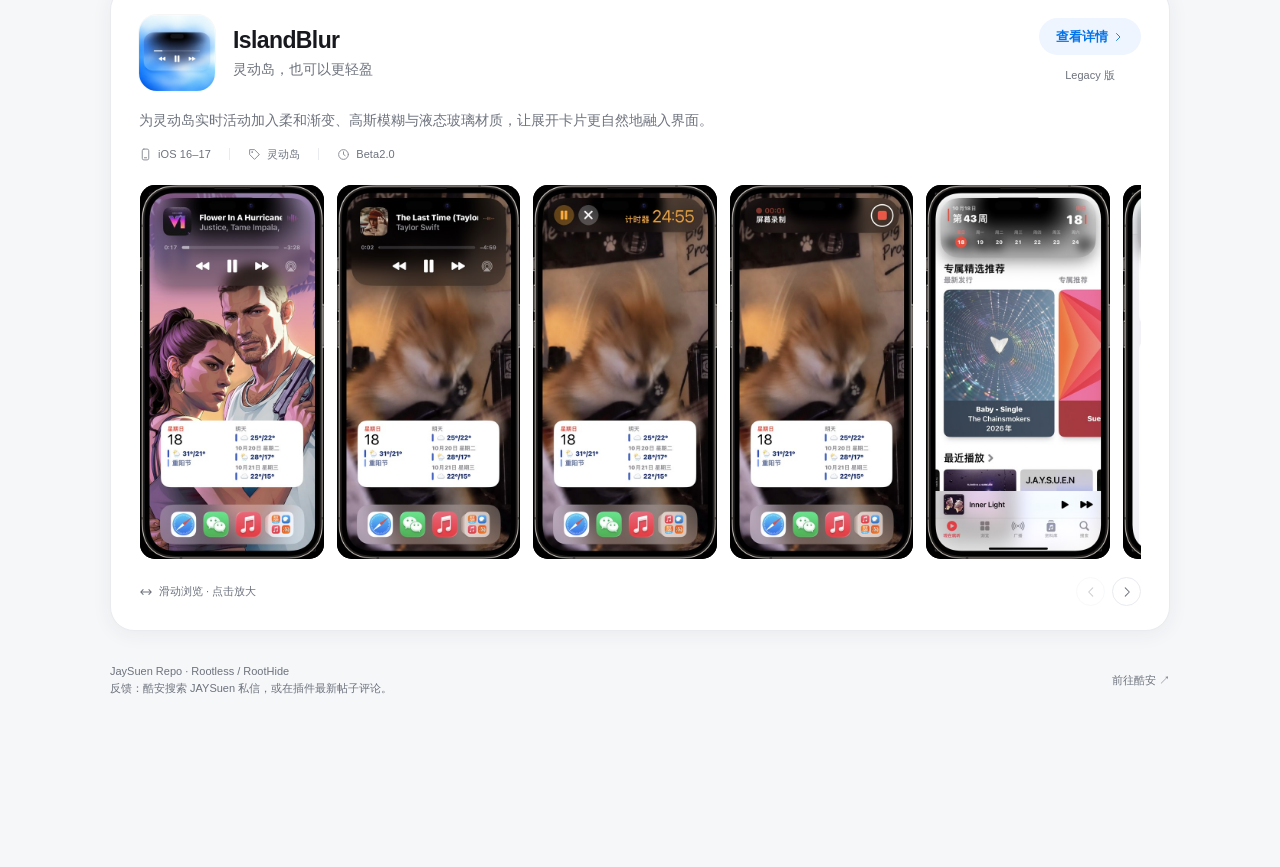
==== commit 1baecc63: "Publish repository storefront with screenshot galleries and source shortcuts" ====
--- a/index.html
+++ b/index.html
@@ -1,58 +1,38 @@
 <!doctype html>
-<html lang="zh-CN"><head><meta charset="utf-8">
-<meta name="viewport" content="width=device-width,initial-scale=1"><meta name="color-scheme" content="light dark">
-<meta name="description" content="为旧系统带来类似ios18的现代化控制中心体验。arm64e设备专用，arm64设备请下载legacy版本。"><title>Evo Center</title>
-<style>
-*{box-sizing:border-box}body{margin:0;font:16px/1.7 -apple-system,BlinkMacSystemFont,system-ui,sans-serif;background:Canvas;color:CanvasText}
-main{max-width:820px;margin:auto;padding:24px}.banner{width:100%;aspect-ratio:16/9;object-fit:cover;border-radius:20px}
-.brand{display:flex;gap:18px;align-items:center;margin:20px 0}.icon{width:72px;height:72px;border-radius:18px}
-h1{margin:0;font-size:28px}h2{font-size:22px;margin:0 0 12px}p{margin:0 0 16px}
-article{border:1px solid #8884;border-radius:18px;padding:18px 22px;margin:20px 0}a{color:#007aff}
-li{margin-bottom:12px}.byline{opacity:.7;margin:0;font-size:14px;overflow-wrap:anywhere}footer{font-size:14px;opacity:.7;overflow-wrap:anywhere}
-.tabs{display:flex;gap:16px;border-bottom:1px solid #8884;margin:12px 0 24px}
-.tabs button{flex:1;border:0;background:transparent;color:inherit;font:inherit;font-weight:600;padding:12px 4px;border-bottom:3px solid transparent;cursor:pointer}
-.tabs button[aria-selected="true"]{color:#007aff;border-bottom-color:#007aff}[hidden]{display:none!important}
-.gallery{margin:24px 0}.screenshots{display:flex;gap:16px;overflow-x:auto;overscroll-behavior-x:contain;scroll-snap-type:x mandatory;scroll-padding:2px;padding:2px 2px 12px}
-.screenshot{flex:0 0 auto;scroll-snap-align:start;border-radius:12px;overflow:hidden;line-height:0}
-.screenshot img{display:block;width:auto;height:420px;max-height:65vh;object-fit:contain}
-dl{display:grid;grid-template-columns:auto minmax(0,1fr);gap:12px 20px;margin:0 0 20px}dt{opacity:.7}dd{margin:0;text-align:right;overflow-wrap:anywhere}
-@media(max-width:480px){main{padding:16px}article{padding:16px}.brand{gap:12px}h1{font-size:24px}.icon{width:64px;height:64px}}
-</style></head><body>
-<main><img class="banner" src="assets/banner.png" alt="Evo Center 蓝色玻璃控制模块">
-<div class="brand"><img class="icon" src="assets/icon.png" alt="Evo Center 图标"><div><h1>Evo Center</h1><p class="byline">chatgpt5.6sol · chatgpt6.1sol · JaySuen</p></div></div>
-<nav class="tabs" role="tablist" aria-label="软件包详情">
-<button id="introduction-tab" type="button" role="tab" aria-selected="true" aria-controls="introduction">介绍</button>
-<button id="changelog-tab" type="button" role="tab" aria-selected="false" aria-controls="changelog" tabindex="-1">更新日志</button>
-</nav>
-<section id="introduction" role="tabpanel" aria-labelledby="introduction-tab">
-<p class="summary">为旧系统带来类似ios18的现代化控制中心体验。arm64e设备专用，arm64设备请下载legacy版本。</p><section class="gallery" aria-labelledby="screenshots-title"><h2 id="screenshots-title">插件截图</h2><div class="screenshots" role="region" aria-label="插件截图，可左右滑动查看" tabindex="0"><a class="screenshot" href="assets/screenshots/1.jpg"><img src="assets/screenshots/1.jpg" alt="Evo Center截图1：控制中心现代连接与Focus布局、自定义图标颜色" width="1311" height="2670" loading="lazy" decoding="async"></a><a class="screenshot" href="assets/screenshots/2.jpg"><img src="assets/screenshots/2.jpg" alt="Evo Center截图2：HomeKit设备、温湿度与家庭控制模块" width="1311" height="2670" loading="lazy" decoding="async"></a><a class="screenshot" href="assets/screenshots/3.jpg"><img src="assets/screenshots/3.jpg" alt="Evo Center截图3：控制中心分页与不同尺寸的播放控制布局" width="1311" height="2670" loading="lazy" decoding="async"></a><a class="screenshot" href="assets/screenshots/4.jpg"><img src="assets/screenshots/4.jpg" alt="Evo Center截图4：整体缩放、5列显示与上下分页设置" width="1311" height="2670" loading="lazy" decoding="async"></a><a class="screenshot" href="assets/screenshots/5.jpg"><img src="assets/screenshots/5.jpg" alt="Evo Center截图5：Beta3.0插件设置、反馈入口与开发者署名" width="1311" height="2670" loading="lazy" decoding="async"></a></div></section>
-<article><h2>开发者</h2><ul><li>ChatGPT 5.6（Sol）</li><li>ChatGPT 6.1（Sol）</li><li>JaySuen</li></ul></article>
-<article><h2>反馈与建议</h2><p>反馈 Bug 和建议：在酷安 App 搜索用户名 JAYSuen 私信，或搜索插件名称 Evo Center，找到最新帖子评论。反馈时建议注明系统版本、插件版本、复现步骤，并附截图或崩溃日志。</p><a href="https://www.coolapk.com/">打开酷安官网</a></article>
-<article><h2>致谢</h2><p>向 ccborder16、horizontalsliders、bettercc 致敬，感谢它们在控制中心布局与美化方面的探索，为 Evo Center 的设计与实现提供了宝贵启发。</p></article>
-<article><h2>兼容与安装</h2><dl><dt>支持系统</dt><dd>iOS 16.0–17.4</dd><dt>版本</dt><dd>Beta4.1测试版</dd><dt>分类</dt><dd>Tweaks</dd></dl></article>
-</section>
-<section id="changelog" role="tabpanel" aria-labelledby="changelog-tab" hidden><article><h2>Beta4.1修复性更新</h2><ol><li>修复电源按钮的展开菜单功能失效问题</li><li>修复打开“巨魔nfc”app卡死的问题</li><li>为“连接状态”分组下的8个模块增加了新的2x1、2x2、4x1三个新尺寸样式</li><li>优化了homekit设备部分类型模块的样式</li><li>优化了模块名称文字的显示逻辑，双行显示</li><li>优化了“音量”模块滑动卡顿的问题</li></ol></article><article><h2>Beta4.0修复性更新</h2><ol><li>修复顶部按钮点击没有反应的bug</li></ol></article><article><h2>Beta4.0功能性更新</h2><ol><li>顶部操作按钮功能回归。</li><li>新增“播放控制”模块布局自定义。</li><li>新增分页点显示。</li><li>新增顶部模糊层渐进模糊效果。</li><li>新增分页模式下单页 9 行显示。</li><li>修复“播放控制”模块 4×2 尺寸卡死的问题。</li><li>修复“深色模式”模块点击导致控制中心上移的问题。</li><li>优化了上下翻页模式的顶部模糊层的显示时机。</li></ol></article><article><h2>Beta3.1修复性更新</h2><ol><li>修复已添加模块更换尺寸时在控制中心出现的错位问题。现切换尺寸可以实时更新，不需要移除再添加或注销设备。</li><li>修复“连接”模块的蓝牙按钮在2×2（现代）尺寸中的图标显示错误。</li><li>修复专注模式独立模块展开视图出现两个底板的问题。</li><li>修复iOS 17“静音”模块开启自定义着色后的显示问题。</li><li>修复“自定义图标着色”功能的选色页面“光谱”无法拖动选色的问题。</li><li>修复开启缩放后，模块从展开视图返回紧凑视图动画卡顿的问题。</li><li>修复点击“深色模式”模块会导致控制中心整体上移的问题。</li><li>修复了arm64设备添加模块导致设置App闪退的问题。</li><li>修复了部分模块的展开视图中图标和模块名称标题不居中的问题。</li><li>优化了“无线局域网”和“蓝牙”两个模块的实现链路。</li><li>优化了“麦克风模式”和“视频效果”两个模块的显示问题。</li><li>略微优化了上下翻页的手感。</li></ol></article><article><h2>Beta3.0兼容性更新</h2><ol><li>修复部分设备因缺少arm64架构导致Evo Center设置页无法加载的问题。</li><li>Rootless和RootHide安装包补齐arm64与arm64e双架构，覆盖主插件、设置页及模块组件。</li></ol></article><article><h2>Beta3.0功能性更新</h2><ol><li>新增homekit设备模块可添加至控制中心</li><li>“连接”模块新增一个2x2尺寸样式，增加自定义图标排序</li><li>“focus”模块新增一个2x2尺寸、一个2x1尺寸，增加自定义图标排序</li><li>新增控制中心分页功能，可选择左右或上下翻页</li><li>新增控制中心5列显示，新增控制中心整体缩放</li><li>新增模块启用后的图标颜色自定义（仅限开关类模块，跳转类模块没有）</li><li>新增“快捷指令”模块组合功能（将两个快捷指令合并为一个“开关”）</li><li>新增“播放控制”模块背景着色</li><li>解除了视频通话等场景时强制出现在最上方的”麦克风模式“”视频效果“两个模块，现可作为模块自由添加</li><li>新增8个“透明空白模块，帮助实现控制中心更多种布局的可能性</li><li>修复已删除的快捷指令仍出现在可添加模块列表和组合选择列表中的问题。</li><li>修复了几个bug，新增了无数bug</li></ol></article><article><h2>Beta2.5修复性更新</h2><ol><li>修复快捷指令和专注模式模块不可用的 bug。</li><li>修复播放控制模块 4×2 尺寸专辑封面模糊的 bug；适当优化所有播放控制模块从展开视图返回紧凑视图动画过程中的黑影，但尚未完全解决。</li><li>优化 iOS 17.1 及以上系统播放控制模块紧凑视图出现收藏按钮的问题。</li><li>修复 iOS 17 静音模块打开时副标题乱码的 bug。</li><li>优化音量和亮度模块的着色逻辑。</li><li>新增音量、亮度模块百分比显示；开关位于两个模块的尺寸选择页面，图标着色开关也一并移动至尺寸选择页面。</li><li>新增截屏、清角标、自动亮度三个模块。</li></ol></article><article><h2>beta2.0功能性更新</h2><ol><li>重写了音乐模块，bug相比之前少很多。移除了4x4、4x6两个不常用的大尺寸，新增了一个不同样式的4x2尺寸。</li><li>完善了连接模块的所有尺寸显示问题。</li><li>音量、亮度模块新增：竖向1x1和横向2x1、3x1、4x1尺寸。</li><li>新增专注模式独立模块。现用户设置的所有专注模式可在控制中心作为模块添加，方便快速启用自己的常用专注模式。</li><li>Focus模块新增了一个2x2尺寸。支持同时显示最多4个专注模式按钮；移除了1x1尺寸。</li><li>优化了模块圆角实现方式。</li></ol></article></section>
-<footer>包标识：com.jaysuen.evocenter</footer></main>
-<script>
-const tabs = [...document.querySelectorAll('[role="tab"]')];
-function selectTab(selected) {
-  tabs.forEach(tab => {
-    const active = tab === selected;
-    tab.setAttribute('aria-selected', String(active));
-    tab.tabIndex = active ? 0 : -1;
-    document.getElementById(tab.getAttribute('aria-controls')).hidden = !active;
-  });
-}
-tabs.forEach((tab, index) => {
-  tab.addEventListener('click', () => selectTab(tab));
-  tab.addEventListener('keydown', event => {
-    let target;
-    if (event.key === 'ArrowRight') target = (index + 1) % tabs.length;
-    else if (event.key === 'ArrowLeft') target = (index + tabs.length - 1) % tabs.length;
-    else if (event.key === 'Home') target = 0;
-    else if (event.key === 'End') target = tabs.length - 1;
-    else return;
-    event.preventDefault(); selectTab(tabs[target]); tabs[target].focus();
-  });
-});
-</script></body></html>+<html lang="zh-CN" data-source="https://eleveny123.github.io/">
+<head><meta charset="utf-8"><meta name="viewport" content="width=device-width,initial-scale=1,viewport-fit=cover"><meta name="color-scheme" content="light dark"><meta name="theme-color" content="#f6f7f9" media="(prefers-color-scheme:light)"><meta name="theme-color" content="#101113" media="(prefers-color-scheme:dark)">
+<title>JaySuen Repo · 越狱插件</title><meta name="description" content="浏览 Evo Center、ArtMotion 和 IslandBlur。预览实机截图，发现控制中心、沉浸式封面与灵动岛的更多可能，一键添加到 Sileo 或 Zebra。"><link rel="canonical" href="https://eleveny123.github.io/"><link rel="icon" type="image/png" href="CydiaIcon.png"><link rel="apple-touch-icon" href="CydiaIcon.png"><meta property="og:title" content="JaySuen Repo"><meta property="og:description" content="三款插件，让你的 iOS 更合心意。"><meta property="og:image" content="https://eleveny123.github.io/CydiaIcon.png"><link rel="stylesheet" href="site/site.css"><script src="site/site.js" defer></script></head>
+<body><a class="skip" href="#plugins">跳到插件列表</a>
+<header class="topbar"><div class="shell topbar-inner"><a class="brand" href="./" aria-label="JaySuen Repo 首页"><img src="CydiaIcon.png" width="36" height="36" alt="">JaySuen Repo</a><nav class="topnav" aria-label="网站导航"><a href="#plugins">浏览插件</a><a href="#feedback">反馈与建议</a></nav></div></header>
+<main class="shell"><section class="intro" aria-labelledby="page-title"><p class="eyebrow">MADE FOR YOUR IOS</p><div class="intro-row"><div><h1 id="page-title">让 iOS，更合心意。</h1><p class="subtitle"><span id="result-count" aria-live="polite">3 款插件</span> · 从控制中心，到你喜欢的每一处细节。</p></div><label class="search" for="search"><svg width="19" height="19" viewBox="0 0 24 24" fill="none" stroke="currentColor" stroke-width="1.8" stroke-linecap="round" stroke-linejoin="round" aria-hidden="true"><circle cx="10.5" cy="10.5" r="6.5"/><path d="m15.5 15.5 5 5"/></svg><input id="search" type="search" placeholder="搜索插件或功能" aria-label="搜索插件或功能" autocomplete="off"></label></div></section>
+<section class="catalog" id="plugins" aria-label="插件列表"><article class="tweak" id="evocenter" aria-labelledby="evocenter-name" data-search="Evo Center 重新设计你的控制中心 自由组合模块、调整尺寸与分页，把 HomeKit、专注模式和快捷指令放在顺手的位置。 控制中心 control center homekit focus shortcuts 模块 自定义 分页">
+      <div class="tweak-header"><a href="evocenter.html" tabindex="-1" aria-hidden="true"><img class="app-icon" src="site/icons/evocenter.png" width="76" height="76" alt="" decoding="async"></a>
+        <div><h2 id="evocenter-name"><a href="evocenter.html">Evo Center</a></h2><p class="app-subtitle">重新设计你的控制中心</p></div>
+        <div class="app-actions"><a class="detail-link" href="evocenter.html" aria-label="查看Evo Center详情">查看详情<svg width="12" height="12" viewBox="0 0 24 24" fill="none" stroke="currentColor" stroke-width="1.8" stroke-linecap="round" stroke-linejoin="round" aria-hidden="true"><path d="m9 5 7 7-7 7"/></svg></a><a class="legacy-link" href="legacy.html" aria-label="查看Evo Center Legacy 版本">Legacy 版</a></div></div>
+      <p class="description">自由组合模块、调整尺寸与分页，把 HomeKit、专注模式和快捷指令放在顺手的位置。</p>
+      <div class="meta"><span class="meta-item"><svg width="13" height="13" viewBox="0 0 24 24" fill="none" stroke="currentColor" stroke-width="1.8" stroke-linecap="round" stroke-linejoin="round" aria-hidden="true"><rect x="6" y="2" width="12" height="20" rx="3"/><path d="M10 18h4"/></svg>iOS 16.0–17.4</span><span class="meta-separator"></span><span class="meta-item"><svg width="13" height="13" viewBox="0 0 24 24" fill="none" stroke="currentColor" stroke-width="1.8" stroke-linecap="round" stroke-linejoin="round" aria-hidden="true"><path d="M20 13 12 21 3 12V3h9l8 8a1.4 1.4 0 0 1 0 2Z"/><circle cx="7.5" cy="7.5" r=".7"/></svg>控制中心</span><span class="meta-separator"></span><span class="meta-item"><svg width="13" height="13" viewBox="0 0 24 24" fill="none" stroke="currentColor" stroke-width="1.8" stroke-linecap="round" stroke-linejoin="round" aria-hidden="true"><circle cx="12" cy="12" r="9"/><path d="M12 7v5l3 2"/></svg>Beta4.1</span></div>
+      <div class="gallery"><div class="shots" role="region" aria-label="Evo Center截图，可横向滑动" tabindex="0"><a class="shot" href="assets/screenshots/1.jpg" aria-label="放大Evo Center截图1"><img src="site/previews/evocenter/1-480.jpg" srcset="site/previews/evocenter/1-480.jpg 480w, site/previews/evocenter/1-960.jpg 960w" sizes="(max-width: 700px) 139px, (min-width: 1200px) 184px, 171px" width="1311" height="2670" alt="Evo Center截图1：控制中心现代连接与Focus布局、自定义图标颜色" loading="eager" fetchpriority="high" decoding="async"></a><a class="shot" href="assets/screenshots/2.jpg" aria-label="放大Evo Center截图2"><img src="site/previews/evocenter/2-480.jpg" srcset="site/previews/evocenter/2-480.jpg 480w, site/previews/evocenter/2-960.jpg 960w" sizes="(max-width: 700px) 139px, (min-width: 1200px) 184px, 171px" width="1311" height="2670" alt="Evo Center截图2：HomeKit设备、温湿度与家庭控制模块" loading="lazy" decoding="async"></a><a class="shot" href="assets/screenshots/3.jpg" aria-label="放大Evo Center截图3"><img src="site/previews/evocenter/3-480.jpg" srcset="site/previews/evocenter/3-480.jpg 480w, site/previews/evocenter/3-960.jpg 960w" sizes="(max-width: 700px) 139px, (min-width: 1200px) 184px, 171px" width="1311" height="2670" alt="Evo Center截图3：控制中心分页与不同尺寸的播放控制布局" loading="lazy" decoding="async"></a><a class="shot" href="assets/screenshots/4.jpg" aria-label="放大Evo Center截图4"><img src="site/previews/evocenter/4-480.jpg" srcset="site/previews/evocenter/4-480.jpg 480w, site/previews/evocenter/4-960.jpg 960w" sizes="(max-width: 700px) 139px, (min-width: 1200px) 184px, 171px" width="1311" height="2670" alt="Evo Center截图4：整体缩放、5列显示与上下分页设置" loading="lazy" decoding="async"></a><a class="shot" href="assets/screenshots/5.jpg" aria-label="放大Evo Center截图5"><img src="site/previews/evocenter/5-480.jpg" srcset="site/previews/evocenter/5-480.jpg 480w, site/previews/evocenter/5-960.jpg 960w" sizes="(max-width: 700px) 139px, (min-width: 1200px) 184px, 171px" width="1311" height="2670" alt="Evo Center截图5：Beta3.0插件设置、反馈入口与开发者署名" loading="lazy" decoding="async"></a></div>
+        <div class="gallery-footer"><span class="gallery-hint"><svg width="14" height="14" viewBox="0 0 24 24" fill="none" stroke="currentColor" stroke-width="1.8" stroke-linecap="round" stroke-linejoin="round" aria-hidden="true"><path d="M3 12h18M7 8l-4 4 4 4m10-8 4 4-4 4"/></svg>滑动浏览 · 点击放大</span><div class="gallery-controls"><button type="button" data-direction="-1" aria-label="Evo Center上一组截图"><svg width="14" height="14" viewBox="0 0 24 24" fill="none" stroke="currentColor" stroke-width="1.8" stroke-linecap="round" stroke-linejoin="round" aria-hidden="true"><path d="m15 5-7 7 7 7"/></svg></button><button type="button" data-direction="1" aria-label="Evo Center下一组截图"><svg width="14" height="14" viewBox="0 0 24 24" fill="none" stroke="currentColor" stroke-width="1.8" stroke-linecap="round" stroke-linejoin="round" aria-hidden="true"><path d="m9 5 7 7-7 7"/></svg></button></div></div></div>
+    </article><article class="tweak" id="artmotion" aria-labelledby="artmotion-name" data-search="ArtMotion 让专辑封面融入整个屏幕 音乐播放页与锁屏的沉浸式专辑封面。自然延展画面边缘，支持 Apple Music 动态封面与 iPad 布局。 音乐与锁屏 music album artwork lock screen animated 动态 专辑 封面 音乐 锁屏">
+      <div class="tweak-header"><a href="ArtMotion/" tabindex="-1" aria-hidden="true"><img class="app-icon" src="site/icons/artmotion.png" width="76" height="76" alt="" decoding="async"></a>
+        <div><h2 id="artmotion-name"><a href="ArtMotion/">ArtMotion</a></h2><p class="app-subtitle">让专辑封面融入整个屏幕</p></div>
+        <div class="app-actions"><a class="detail-link" href="ArtMotion/" aria-label="查看ArtMotion详情">查看详情<svg width="12" height="12" viewBox="0 0 24 24" fill="none" stroke="currentColor" stroke-width="1.8" stroke-linecap="round" stroke-linejoin="round" aria-hidden="true"><path d="m9 5 7 7-7 7"/></svg></a><a class="legacy-link" href="ArtMotion/legacy.html" aria-label="查看ArtMotion Legacy 版本">Legacy 版</a></div></div>
+      <p class="description">音乐播放页与锁屏的沉浸式专辑封面。自然延展画面边缘，支持 Apple Music 动态封面与 iPad 布局。</p>
+      <div class="meta"><span class="meta-item"><svg width="13" height="13" viewBox="0 0 24 24" fill="none" stroke="currentColor" stroke-width="1.8" stroke-linecap="round" stroke-linejoin="round" aria-hidden="true"><rect x="6" y="2" width="12" height="20" rx="3"/><path d="M10 18h4"/></svg>iOS / iPadOS 16–17</span><span class="meta-separator"></span><span class="meta-item"><svg width="13" height="13" viewBox="0 0 24 24" fill="none" stroke="currentColor" stroke-width="1.8" stroke-linecap="round" stroke-linejoin="round" aria-hidden="true"><path d="M20 13 12 21 3 12V3h9l8 8a1.4 1.4 0 0 1 0 2Z"/><circle cx="7.5" cy="7.5" r=".7"/></svg>音乐与锁屏</span><span class="meta-separator"></span><span class="meta-item"><svg width="13" height="13" viewBox="0 0 24 24" fill="none" stroke="currentColor" stroke-width="1.8" stroke-linecap="round" stroke-linejoin="round" aria-hidden="true"><circle cx="12" cy="12" r="9"/><path d="M12 7v5l3 2"/></svg>Beta1.0</span></div>
+      <div class="gallery"><div class="shots" role="region" aria-label="ArtMotion截图，可横向滑动" tabindex="0"><a class="shot" href="ArtMotion/assets/screenshots/1.jpg" aria-label="放大ArtMotion截图1"><img src="site/previews/artmotion/1-480.jpg" srcset="site/previews/artmotion/1-480.jpg 480w, site/previews/artmotion/1-960.jpg 960w" sizes="(max-width: 700px) 139px, (min-width: 1200px) 184px, 171px" width="1311" height="2670" alt="ArtMotion 截图 1：iPhone 音乐播放页" loading="lazy" decoding="async"></a><a class="shot" href="ArtMotion/assets/screenshots/2.jpg" aria-label="放大ArtMotion截图2"><img src="site/previews/artmotion/2-480.jpg" srcset="site/previews/artmotion/2-480.jpg 480w, site/previews/artmotion/2-960.jpg 960w" sizes="(max-width: 700px) 139px, (min-width: 1200px) 184px, 171px" width="1311" height="2670" alt="ArtMotion 截图 2：iPhone 音乐播放页" loading="lazy" decoding="async"></a><a class="shot" href="ArtMotion/assets/screenshots/3.jpg" aria-label="放大ArtMotion截图3"><img src="site/previews/artmotion/3-480.jpg" srcset="site/previews/artmotion/3-480.jpg 480w, site/previews/artmotion/3-960.jpg 960w" sizes="(max-width: 700px) 139px, (min-width: 1200px) 184px, 171px" width="1311" height="2670" alt="ArtMotion 截图 3：iPhone 锁屏" loading="lazy" decoding="async"></a><a class="shot" href="ArtMotion/assets/screenshots/4.jpg" aria-label="放大ArtMotion截图4"><img src="site/previews/artmotion/4-480.jpg" srcset="site/previews/artmotion/4-480.jpg 480w, site/previews/artmotion/4-960.jpg 960w" sizes="(max-width: 700px) 139px, (min-width: 1200px) 184px, 171px" width="1311" height="2670" alt="ArtMotion 截图 4：iPhone 锁屏" loading="lazy" decoding="async"></a><a class="shot" href="ArtMotion/assets/screenshots/5.jpg" aria-label="放大ArtMotion截图5"><img src="site/previews/artmotion/5-1024.jpg" srcset="site/previews/artmotion/5-1024.jpg 1024w, site/previews/artmotion/5-1536.jpg 1536w" sizes="(max-width: 700px) 370px, (min-width: 1200px) 488px, 455px" width="2928" height="2244" alt="ArtMotion 截图 5：iPad 横屏锁屏" loading="lazy" decoding="async"></a><a class="shot" href="ArtMotion/assets/screenshots/6.jpg" aria-label="放大ArtMotion截图6"><img src="site/previews/artmotion/6-1024.jpg" srcset="site/previews/artmotion/6-1024.jpg 1024w, site/previews/artmotion/6-1536.jpg 1536w" sizes="(max-width: 700px) 370px, (min-width: 1200px) 488px, 455px" width="2928" height="2244" alt="ArtMotion 截图 6：iPad 横屏锁屏" loading="lazy" decoding="async"></a><a class="shot" href="ArtMotion/assets/screenshots/7.jpg" aria-label="放大ArtMotion截图7"><img src="site/previews/artmotion/7-1024.jpg" srcset="site/previews/artmotion/7-1024.jpg 1024w, site/previews/artmotion/7-1536.jpg 1536w" sizes="(max-width: 700px) 370px, (min-width: 1200px) 488px, 455px" width="2928" height="2244" alt="ArtMotion 截图 7：iPad 横屏歌词播放页" loading="lazy" decoding="async"></a><a class="shot" href="ArtMotion/assets/screenshots/8.jpg" aria-label="放大ArtMotion截图8"><img src="site/previews/artmotion/8-1024.jpg" srcset="site/previews/artmotion/8-1024.jpg 1024w, site/previews/artmotion/8-1536.jpg 1536w" sizes="(max-width: 700px) 370px, (min-width: 1200px) 488px, 455px" width="2928" height="2244" alt="ArtMotion 截图 8：iPad 横屏歌词播放页" loading="lazy" decoding="async"></a></div>
+        <div class="gallery-footer"><span class="gallery-hint"><svg width="14" height="14" viewBox="0 0 24 24" fill="none" stroke="currentColor" stroke-width="1.8" stroke-linecap="round" stroke-linejoin="round" aria-hidden="true"><path d="M3 12h18M7 8l-4 4 4 4m10-8 4 4-4 4"/></svg>滑动浏览 · 点击放大</span><div class="gallery-controls"><button type="button" data-direction="-1" aria-label="ArtMotion上一组截图"><svg width="14" height="14" viewBox="0 0 24 24" fill="none" stroke="currentColor" stroke-width="1.8" stroke-linecap="round" stroke-linejoin="round" aria-hidden="true"><path d="m15 5-7 7 7 7"/></svg></button><button type="button" data-direction="1" aria-label="ArtMotion下一组截图"><svg width="14" height="14" viewBox="0 0 24 24" fill="none" stroke="currentColor" stroke-width="1.8" stroke-linecap="round" stroke-linejoin="round" aria-hidden="true"><path d="m9 5 7 7-7 7"/></svg></button></div></div></div>
+    </article><article class="tweak" id="islandblur" aria-labelledby="islandblur-name" data-search="IslandBlur 灵动岛，也可以更轻盈 为灵动岛实时活动加入柔和渐变、高斯模糊与液态玻璃材质，让展开卡片更自然地融入界面。 灵动岛 dynamic island live activities blur glass 透明 模糊 液态玻璃 实时活动">
+      <div class="tweak-header"><a href="IslandBlur/" tabindex="-1" aria-hidden="true"><img class="app-icon" src="site/icons/islandblur.png" width="76" height="76" alt="" decoding="async"></a>
+        <div><h2 id="islandblur-name"><a href="IslandBlur/">IslandBlur</a></h2><p class="app-subtitle">灵动岛，也可以更轻盈</p></div>
+        <div class="app-actions"><a class="detail-link" href="IslandBlur/" aria-label="查看IslandBlur详情">查看详情<svg width="12" height="12" viewBox="0 0 24 24" fill="none" stroke="currentColor" stroke-width="1.8" stroke-linecap="round" stroke-linejoin="round" aria-hidden="true"><path d="m9 5 7 7-7 7"/></svg></a><a class="legacy-link" href="IslandBlur/legacy.html" aria-label="查看IslandBlur Legacy 版本">Legacy 版</a></div></div>
+      <p class="description">为灵动岛实时活动加入柔和渐变、高斯模糊与液态玻璃材质，让展开卡片更自然地融入界面。</p>
+      <div class="meta"><span class="meta-item"><svg width="13" height="13" viewBox="0 0 24 24" fill="none" stroke="currentColor" stroke-width="1.8" stroke-linecap="round" stroke-linejoin="round" aria-hidden="true"><rect x="6" y="2" width="12" height="20" rx="3"/><path d="M10 18h4"/></svg>iOS 16–17</span><span class="meta-separator"></span><span class="meta-item"><svg width="13" height="13" viewBox="0 0 24 24" fill="none" stroke="currentColor" stroke-width="1.8" stroke-linecap="round" stroke-linejoin="round" aria-hidden="true"><path d="M20 13 12 21 3 12V3h9l8 8a1.4 1.4 0 0 1 0 2Z"/><circle cx="7.5" cy="7.5" r=".7"/></svg>灵动岛</span><span class="meta-separator"></span><span class="meta-item"><svg width="13" height="13" viewBox="0 0 24 24" fill="none" stroke="currentColor" stroke-width="1.8" stroke-linecap="round" stroke-linejoin="round" aria-hidden="true"><circle cx="12" cy="12" r="9"/><path d="M12 7v5l3 2"/></svg>Beta2.0</span></div>
+      <div class="gallery"><div class="shots" role="region" aria-label="IslandBlur截图，可横向滑动" tabindex="0"><a class="shot" href="IslandBlur/assets/screenshots/1.png" aria-label="放大IslandBlur截图1"><img src="site/previews/islandblur/1-480.jpg" srcset="site/previews/islandblur/1-480.jpg 480w, site/previews/islandblur/1-960.jpg 960w" sizes="(max-width: 700px) 139px, (min-width: 1200px) 184px, 171px" width="1311" height="2670" alt="IslandBlur 插件截图 1" loading="lazy" decoding="async"></a><a class="shot" href="IslandBlur/assets/screenshots/2.png" aria-label="放大IslandBlur截图2"><img src="site/previews/islandblur/2-480.jpg" srcset="site/previews/islandblur/2-480.jpg 480w, site/previews/islandblur/2-960.jpg 960w" sizes="(max-width: 700px) 139px, (min-width: 1200px) 184px, 171px" width="1311" height="2670" alt="IslandBlur 插件截图 2" loading="lazy" decoding="async"></a><a class="shot" href="IslandBlur/assets/screenshots/3.png" aria-label="放大IslandBlur截图3"><img src="site/previews/islandblur/3-480.jpg" srcset="site/previews/islandblur/3-480.jpg 480w, site/previews/islandblur/3-960.jpg 960w" sizes="(max-width: 700px) 139px, (min-width: 1200px) 184px, 171px" width="1311" height="2670" alt="IslandBlur 插件截图 3" loading="lazy" decoding="async"></a><a class="shot" href="IslandBlur/assets/screenshots/4.png" aria-label="放大IslandBlur截图4"><img src="site/previews/islandblur/4-480.jpg" srcset="site/previews/islandblur/4-480.jpg 480w, site/previews/islandblur/4-960.jpg 960w" sizes="(max-width: 700px) 139px, (min-width: 1200px) 184px, 171px" width="1311" height="2670" alt="IslandBlur 插件截图 4" loading="lazy" decoding="async"></a><a class="shot" href="IslandBlur/assets/screenshots/5.png" aria-label="放大IslandBlur截图5"><img src="site/previews/islandblur/5-480.jpg" srcset="site/previews/islandblur/5-480.jpg 480w, site/previews/islandblur/5-960.jpg 960w" sizes="(max-width: 700px) 139px, (min-width: 1200px) 184px, 171px" width="1311" height="2670" alt="IslandBlur 插件截图 5" loading="lazy" decoding="async"></a><a class="shot" href="IslandBlur/assets/screenshots/6.png" aria-label="放大IslandBlur截图6"><img src="site/previews/islandblur/6-480.jpg" srcset="site/previews/islandblur/6-480.jpg 480w, site/previews/islandblur/6-960.jpg 960w" sizes="(max-width: 700px) 139px, (min-width: 1200px) 184px, 171px" width="1311" height="2670" alt="IslandBlur 插件截图 6" loading="lazy" decoding="async"></a></div>
+        <div class="gallery-footer"><span class="gallery-hint"><svg width="14" height="14" viewBox="0 0 24 24" fill="none" stroke="currentColor" stroke-width="1.8" stroke-linecap="round" stroke-linejoin="round" aria-hidden="true"><path d="M3 12h18M7 8l-4 4 4 4m10-8 4 4-4 4"/></svg>滑动浏览 · 点击放大</span><div class="gallery-controls"><button type="button" data-direction="-1" aria-label="IslandBlur上一组截图"><svg width="14" height="14" viewBox="0 0 24 24" fill="none" stroke="currentColor" stroke-width="1.8" stroke-linecap="round" stroke-linejoin="round" aria-hidden="true"><path d="m15 5-7 7 7 7"/></svg></button><button type="button" data-direction="1" aria-label="IslandBlur下一组截图"><svg width="14" height="14" viewBox="0 0 24 24" fill="none" stroke="currentColor" stroke-width="1.8" stroke-linecap="round" stroke-linejoin="round" aria-hidden="true"><path d="m9 5 7 7-7 7"/></svg></button></div></div></div>
+    </article></section>
+<section class="empty" id="empty" hidden><strong>没有找到相关插件</strong><p>试试“音乐”“控制中心”或“灵动岛”。</p><button id="clear-search" type="button">查看全部插件</button></section>
+<footer class="page-footer" id="feedback"><p>JaySuen Repo · Rootless / RootHide<br>反馈：酷安搜索 JAYSuen 私信，或在插件最新帖子评论。</p><a href="https://www.coolapk.com/" rel="noreferrer">前往酷安 ↗</a></footer></main>
+<aside class="source-bar" aria-label="添加软件源"><div class="source-inner"><div class="source-info"><strong>添加软件源，开始体验。</strong><div class="source-address"><span>eleveny123.github.io</span><button class="copy-source" id="copy-source" type="button" aria-label="复制源地址 https://eleveny123.github.io/"><svg width="12" height="12" viewBox="0 0 24 24" fill="none" stroke="currentColor" stroke-width="1.8" stroke-linecap="round" stroke-linejoin="round" aria-hidden="true"><rect x="8" y="8" width="12" height="13" rx="2"/><path d="M15 8V3H3v12h5"/></svg>复制源地址</button></div></div><div class="source-buttons"><a class="source-button sileo" href="sileo://source/https://eleveny123.github.io/"><svg width="18" height="18" viewBox="0 0 24 24" fill="none" stroke="currentColor" stroke-width="1.8" stroke-linecap="round" stroke-linejoin="round" aria-hidden="true"><path d="M12 5v14M5 12h14"/></svg>添加到 Sileo</a><a class="source-button zebra" href="zbra://sources/add/https://eleveny123.github.io/"><svg width="18" height="18" viewBox="0 0 24 24" fill="none" stroke="currentColor" stroke-width="1.8" stroke-linecap="round" stroke-linejoin="round" aria-hidden="true"><path d="M12 5v14M5 12h14"/></svg>添加到 Zebra</a></div></div></aside>
+<div class="toast" id="toast" role="status" aria-live="polite" hidden></div>
+<dialog class="lightbox" id="lightbox" aria-labelledby="lightbox-title" aria-describedby="lightbox-caption"><div class="lightbox-head"><strong id="lightbox-title">实机截图</strong><button type="button" data-close aria-label="关闭截图"><svg width="18" height="18" viewBox="0 0 24 24" fill="none" stroke="currentColor" stroke-width="1.8" stroke-linecap="round" stroke-linejoin="round" aria-hidden="true"><path d="m6 6 12 12M6 18 18 6"/></svg></button></div><div class="lightbox-media"><button type="button" data-previous aria-label="上一张截图"><svg width="22" height="22" viewBox="0 0 24 24" fill="none" stroke="currentColor" stroke-width="1.8" stroke-linecap="round" stroke-linejoin="round" aria-hidden="true"><path d="m15 5-7 7 7 7"/></svg></button><img class="lightbox-image" alt=""><button type="button" data-next aria-label="下一张截图"><svg width="22" height="22" viewBox="0 0 24 24" fill="none" stroke="currentColor" stroke-width="1.8" stroke-linecap="round" stroke-linejoin="round" aria-hidden="true"><path d="m9 5 7 7-7 7"/></svg></button></div><p id="lightbox-caption" class="lightbox-caption"></p></dialog>
+</body></html>
--- a/site/site.css
+++ b/site/site.css
@@ -0,0 +1,8 @@
+@charset "UTF-8";
+:root{color-scheme:light dark;--page:#f6f7f9;--surface:#fff;--ink:#17191e;--secondary:#6d727d;--line:#e9ebef;--blue:#0674e9;--tint:#eef5ff;--glass:rgba(255,255,255,.9);--focus:#007aff;--shadow:0 3px 20px #1a2c4610}
+*{box-sizing:border-box}html{scroll-padding-bottom:150px}body{margin:0;background:var(--page);color:var(--ink);font:15px/1.55 -apple-system,BlinkMacSystemFont,"Segoe UI",sans-serif;-webkit-font-smoothing:antialiased}a{color:inherit;text-decoration:none}button,input{font:inherit}button,a,input{-webkit-tap-highlight-color:transparent}button{cursor:pointer}button:disabled{cursor:default}svg{display:block;flex:none}button:focus-visible,a:focus-visible,input:focus-visible,summary:focus-visible,[tabindex]:focus-visible{outline:3px solid var(--focus);outline-offset:4px}button:disabled{opacity:.35}[hidden]{display:none!important}.shell{width:min(1060px,100% - 64px);margin-inline:auto}.topbar{background:var(--surface);border-bottom:1px solid var(--line)}.topbar-inner{display:flex;align-items:center;justify-content:space-between;min-height:76px;gap:20px}.brand{display:inline-flex;align-items:center;gap:11px;font-size:18px;font-weight:700;letter-spacing:-.4px}.brand img{width:36px;height:36px;border-radius:10px}.topnav{display:flex;gap:25px;align-items:center;color:var(--secondary);font-size:13px}.topnav a:hover{color:var(--blue)}.intro{padding:42px 0 29px}.eyebrow{margin:0 0 8px;color:var(--secondary);font-size:11px;font-weight:650;letter-spacing:1.8px}.intro-row{display:flex;justify-content:space-between;gap:36px;align-items:flex-end}h1{font-size:36px;letter-spacing:-1.2px;line-height:1.2;margin:0 0 9px;font-weight:750}.intro p.subtitle{color:var(--secondary);font-size:15px;margin:0}.search{display:flex;align-items:center;gap:10px;width:272px;height:43px;padding:0 14px;border:1px solid var(--line);border-radius:12px;background:var(--surface);color:var(--secondary);flex:none}.search input{width:100%;min-width:0;border:0;outline:0;background:transparent;color:var(--ink);font-size:14px}.search:focus-within{box-shadow:0 0 0 3px color-mix(in srgb,var(--blue) 15%,transparent);border-color:var(--blue)}.search input:focus-visible{outline:0}.catalog{display:grid;gap:24px}.tweak{min-width:0;padding:28px 28px 24px;border:1px solid var(--line);border-radius:24px;background:var(--surface);box-shadow:var(--shadow)}.tweak-header{display:grid;grid-template-columns:76px minmax(0,1fr) auto;gap:18px;align-items:center}.app-icon{width:76px;height:76px;display:block;border-radius:18px;box-shadow:0 0 0 1px #00000009}.tweak h2{margin:0 0 3px;font-size:23px;line-height:1.3;font-weight:720;letter-spacing:-.6px}.app-subtitle{color:var(--secondary);margin:0;font-size:14px}.app-actions{display:grid;justify-items:center;gap:7px}.detail-link{display:inline-flex;align-items:center;justify-content:center;gap:4px;min-height:37px;padding:6px 17px;border-radius:20px;color:var(--blue);background:var(--tint);font-size:13px;font-weight:700;white-space:nowrap;transition:background .15s}.detail-link:hover{background:color-mix(in srgb,var(--blue) 14%,var(--surface))}.legacy-link{display:inline-flex;align-items:center;min-height:26px;padding:0 7px;color:var(--secondary);font-size:11px}.legacy-link:hover{color:var(--blue)}.description{margin:18px 0 13px;max-width:820px;font-size:14px;line-height:1.7;color:var(--secondary)}.meta{display:flex;flex-wrap:wrap;align-items:center;gap:7px 18px;margin-bottom:21px;font-size:11px;letter-spacing:.1px;color:var(--secondary)}.meta-item{display:inline-flex;gap:6px;align-items:center}.meta-item svg{opacity:.8}.meta-separator{width:1px;height:12px;background:var(--line)}.gallery{position:relative}.shots{display:flex;gap:13px;overflow-x:auto;overscroll-behavior-x:contain;scroll-snap-type:x mandatory;scroll-padding:1px;padding:1px 1px 10px;scrollbar-width:thin;scrollbar-color:#9da7b640 transparent;-webkit-overflow-scrolling:touch;touch-action:pan-x pan-y pinch-zoom}.shot{display:block;flex:none;scroll-snap-align:start;line-height:0;border-radius:15px;overflow:hidden;background:#101116}.shot img{display:block;height:348px;width:auto;max-width:none;object-fit:contain}.shot:hover{filter:brightness(.98)}.gallery-footer{display:flex;justify-content:space-between;align-items:center;gap:16px;margin-top:8px;color:var(--secondary);font-size:11px}.gallery-hint{display:inline-flex;align-items:center;gap:6px}.gallery-controls{display:flex;gap:7px}.gallery-controls button{display:grid;place-items:center;width:29px;height:29px;padding:0;border:1px solid var(--line);background:var(--surface);color:var(--secondary);border-radius:50%}.gallery-controls button:hover:not(:disabled){background:var(--page);color:var(--blue)}.gallery-controls:not(.ready){visibility:hidden}.empty{padding:60px 20px;text-align:center;color:var(--secondary);background:var(--surface);border-radius:24px}.empty strong{display:block;font-size:20px;color:var(--ink);margin-bottom:8px}.empty button{border:0;border-radius:18px;background:var(--tint);color:var(--blue);padding:8px 17px;margin-top:8px}.page-footer{padding:32px 0 170px;display:flex;align-items:center;justify-content:space-between;gap:20px;font-size:11px;color:var(--secondary)}.page-footer p{margin:0}.source-bar{position:fixed;z-index:10;inset:auto 0 0;border-top:1px solid color-mix(in srgb,var(--line) 80%,transparent);background:var(--glass);backdrop-filter:blur(24px);-webkit-backdrop-filter:blur(24px);padding:17px max(24px,env(safe-area-inset-right)) calc(17px + env(safe-area-inset-bottom)) max(24px,env(safe-area-inset-left));box-shadow:0 -5px 28px #1a2c4606}.source-inner{width:min(996px,100%);margin:auto;display:flex;align-items:center;justify-content:space-between;gap:26px}.source-info strong{font-size:14px;font-weight:700}.source-address{margin-top:3px;display:flex;align-items:center;gap:7px;font-size:11px;color:var(--secondary)}.copy-source{display:inline-flex;align-items:center;gap:5px;min-height:25px;padding:0 5px;border:0;background:transparent;color:var(--blue);font-size:11px}.source-buttons{display:flex;gap:11px;flex:none}.source-button{display:inline-flex;align-items:center;justify-content:center;gap:9px;min-width:171px;min-height:46px;padding:10px 19px;border-radius:13px;font-size:14px;font-weight:650}.source-button.sileo{background:var(--blue);color:#fff}.source-button.zebra{background:var(--ink);color:var(--surface)}.source-button:hover{filter:brightness(.94)}.toast{position:fixed;z-index:30;bottom:calc(115px + env(safe-area-inset-bottom));left:50%;transform:translateX(-50%);max-width:calc(100% - 40px);padding:10px 18px;border-radius:13px;background:#252a32;color:white;font-size:13px;box-shadow:0 5px 20px #0002;text-align:center}.lightbox{border:0;background:#14171c;color:white;padding:18px;border-radius:20px;width:min(1100px,calc(100% - 32px));max-height:calc(100vh - 32px);max-height:calc(100dvh - 32px)}.lightbox::backdrop{background:#070a10df;backdrop-filter:blur(10px)}.lightbox-head{display:flex;align-items:center;justify-content:space-between;gap:16px;margin-bottom:14px;font-size:14px}.lightbox button{display:grid;place-items:center;flex:none;width:38px;height:38px;padding:0;border:1px solid #ffffff26;border-radius:50%;background:#ffffff10;color:white}.lightbox-media{display:flex;align-items:center;justify-content:center;gap:14px;min-height:150px}.lightbox-image{display:block;min-width:0;max-width:calc(100% - 104px);max-height:74vh;max-height:74dvh;object-fit:contain;border-radius:8px}.lightbox-caption{text-align:center;margin:12px 0 0;color:#b2b8c2;font-size:12px}.skip{position:absolute;left:16px;top:-70px;z-index:50;background:var(--blue);color:white;padding:10px 15px;border-radius:8px}.skip:focus{top:12px}
+@media(min-width:1200px){.shot img{height:374px}}
+@media(max-width:700px){.shell{width:calc(100% - 36px)}.topbar-inner{min-height:64px}.brand{font-size:17px}.brand img{width:32px;height:32px;border-radius:9px}.topnav{gap:17px;font-size:12px}.intro{padding:28px 0 22px}.intro-row{display:block}h1{font-size:30px;margin-bottom:8px}.intro p.subtitle{font-size:13px}.search{width:100%;margin-top:21px;height:43px;background:var(--surface)}.catalog{gap:18px}.tweak{padding:21px 18px 17px;border-radius:21px}.tweak-header{grid-template-columns:62px minmax(0,1fr) auto;gap:12px}.app-icon{width:62px;height:62px;border-radius:15px}.tweak h2{font-size:19px;letter-spacing:-.5px}.app-subtitle{font-size:12px;line-height:1.5}.detail-link{font-size:12px;min-height:34px;padding:5px 12px}.legacy-link{font-size:10px;min-height:26px}.app-actions{gap:1px}.description{margin-top:14px;font-size:13px;line-height:1.7}.meta{gap:7px 11px;margin-bottom:16px;font-size:10px}.meta-separator{display:none}.shots{gap:10px}.shot{border-radius:12px}.shot img{height:283px}.gallery-footer{font-size:10px;margin-top:5px}.gallery-controls button{width:27px;height:27px}.source-bar{padding:12px 18px calc(12px + env(safe-area-inset-bottom))}.source-inner{display:block}.source-info{display:flex;align-items:center;justify-content:space-between;gap:8px;margin-bottom:9px}.source-info strong{font-size:11px;font-weight:600;color:var(--secondary)}.source-address{margin:0}.source-address>span{display:none}.copy-source{font-size:11px;min-height:24px}.source-buttons{gap:10px}.source-button{flex:1;min-width:0;min-height:44px;font-size:13px;padding:9px 8px;border-radius:12px}.page-footer{font-size:10px;padding-bottom:175px;align-items:flex-start;gap:12px}.lightbox{padding:12px;width:calc(100% - 16px);border-radius:15px}.lightbox-media{gap:6px}.lightbox-image{max-width:calc(100% - 68px);max-height:69vh;max-height:69dvh}.lightbox-media button{width:28px;height:36px;border:0;background:transparent}.toast{bottom:calc(125px + env(safe-area-inset-bottom))}}
+@media(max-width:370px){.shell{width:calc(100% - 24px)}.tweak{padding-inline:14px}.tweak-header{grid-template-columns:55px minmax(0,1fr) auto;gap:9px}.app-icon{width:55px;height:55px;border-radius:13px}.tweak h2{font-size:18px}.detail-link{padding-inline:10px}.app-subtitle{font-size:11px}.topnav a:last-child{display:none}}
+@media(prefers-color-scheme:dark){:root{--page:#101113;--surface:#1c1d20;--ink:#f3f4f6;--secondary:#a0a5af;--line:#2b2d32;--blue:#50a5ff;--tint:#16314a;--glass:rgba(22,23,26,.91);--shadow:none}.source-button.sileo{background:#167cee;color:#fff}.source-button.zebra{background:#ecedf0;color:#17191e}}
+@media(prefers-reduced-motion:reduce){*{scroll-behavior:auto!important;transition:none!important}}
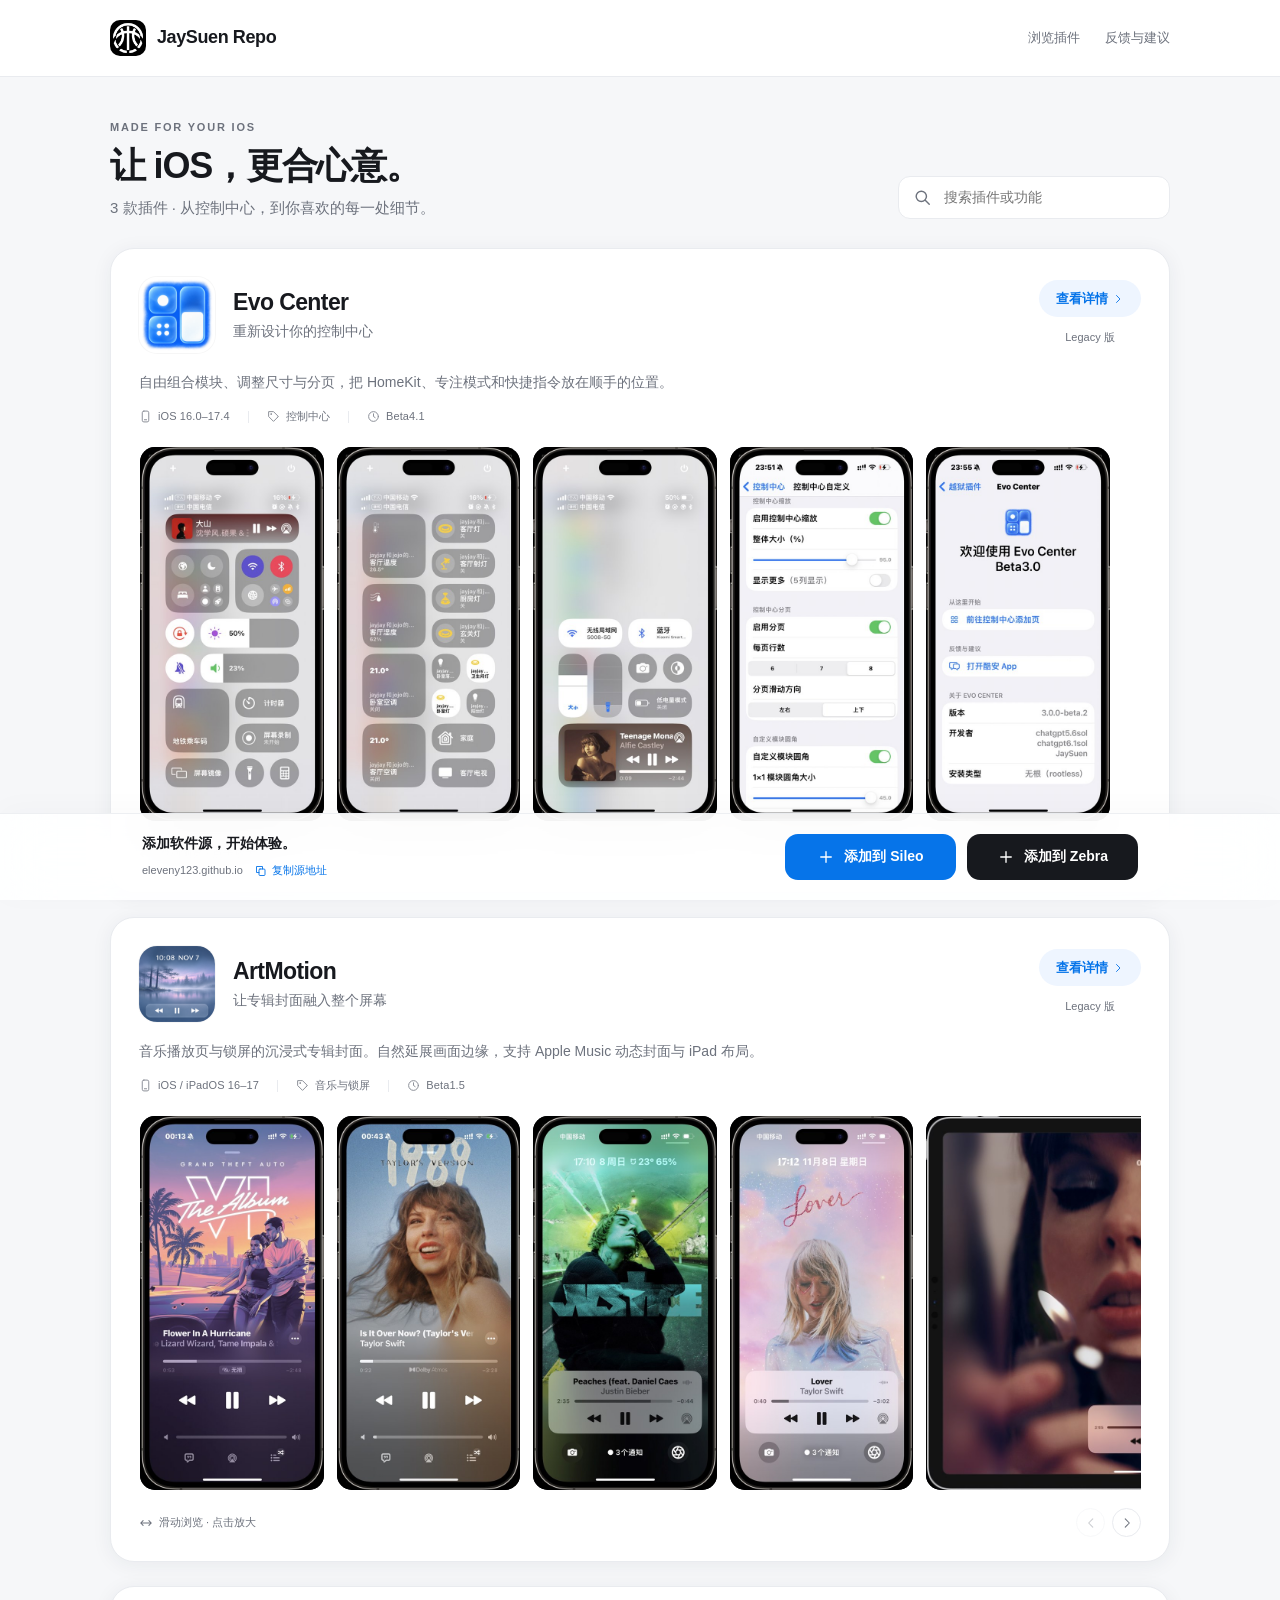
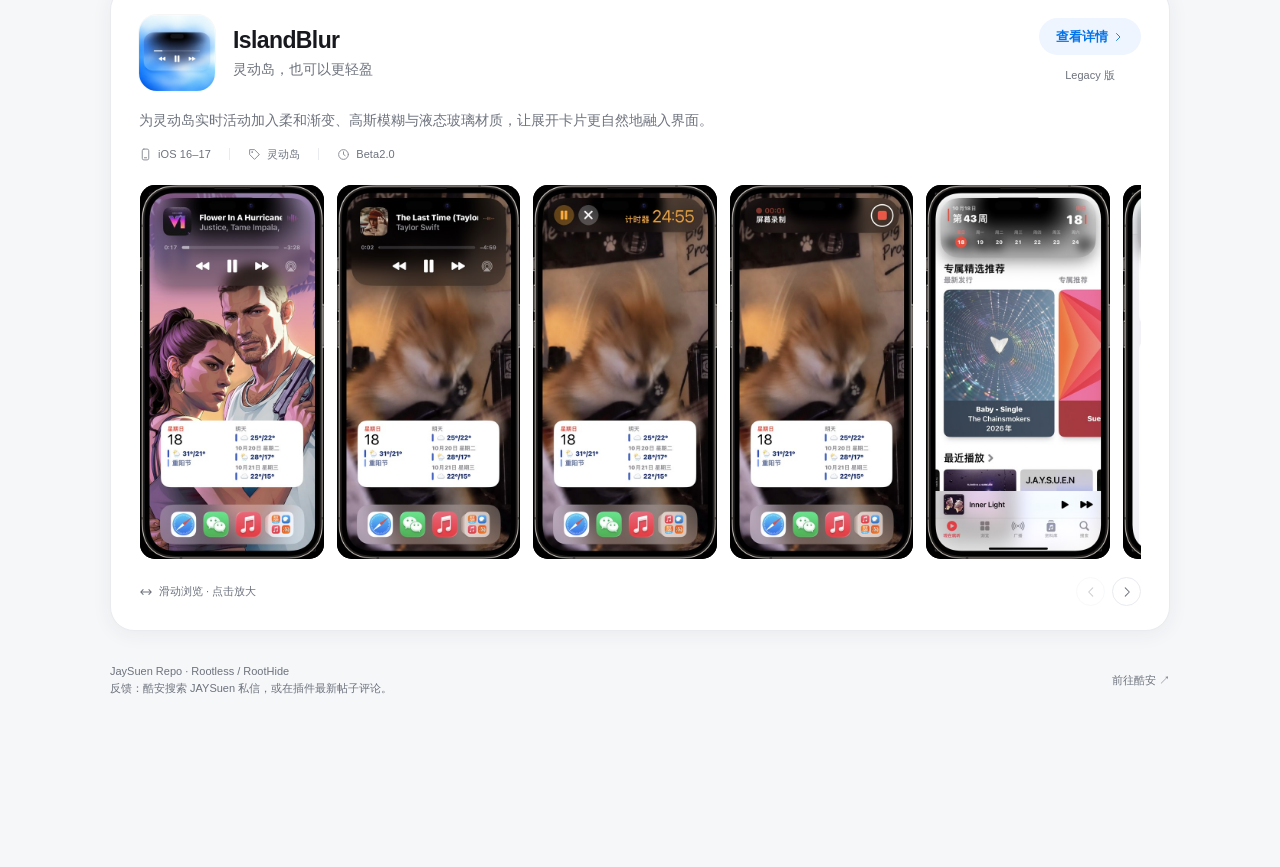
==== commit a4f93afe: "Release ArtMotion Beta1.5" ====
--- a/index.html
+++ b/index.html
@@ -1,9 +1,15 @@
 <!doctype html>
 <html lang="zh-CN" data-source="https://eleveny123.github.io/">
 <head><meta charset="utf-8"><meta name="viewport" content="width=device-width,initial-scale=1,viewport-fit=cover"><meta name="color-scheme" content="light dark"><meta name="theme-color" content="#f6f7f9" media="(prefers-color-scheme:light)"><meta name="theme-color" content="#101113" media="(prefers-color-scheme:dark)">
-<title>JaySuen Repo · 越狱插件</title><meta name="description" content="浏览 Evo Center、ArtMotion 和 IslandBlur。预览实机截图，发现控制中心、沉浸式封面与灵动岛的更多可能，一键添加到 Sileo 或 Zebra。"><link rel="canonical" href="https://eleveny123.github.io/"><link rel="icon" type="image/png" href="CydiaIcon.png"><link rel="apple-touch-icon" href="CydiaIcon.png"><meta property="og:title" content="JaySuen Repo"><meta property="og:description" content="三款插件，让你的 iOS 更合心意。"><meta property="og:image" content="https://eleveny123.github.io/CydiaIcon.png"><link rel="stylesheet" href="site/site.css"><script src="site/site.js" defer></script></head>
+<title>JaySuen Repo · 越狱插件</title><meta name="description" content="浏览 Evo Center、ArtMotion 和 IslandBlur。预览实机截图，发现控制中心、沉浸式封面与灵动岛的更多可能，一键添加到 Sileo 或 Zebra。"><link rel="canonical" href="https://eleveny123.github.io/"><link rel="icon" type="image/png" href="CydiaIcon.png"><link rel="apple-touch-icon" href="CydiaIcon.png"><meta property="og:title" content="JaySuen Repo"><meta property="og:description" content="三款插件，让你的 iOS 更合心意。"><meta property="og:image" content="https://eleveny123.github.io/CydiaIcon.png"><link rel="stylesheet" href="site/site.css"><script src="site/site.js" defer></script><link rel="stylesheet" href="site/event-theme.css"><script src="site/event-theme.js"></script></head>
 <body><a class="skip" href="#plugins">跳到插件列表</a>
 <header class="topbar"><div class="shell topbar-inner"><a class="brand" href="./" aria-label="JaySuen Repo 首页"><img src="CydiaIcon.png" width="36" height="36" alt="">JaySuen Repo</a><nav class="topnav" aria-label="网站导航"><a href="#plugins">浏览插件</a><a href="#feedback">反馈与建议</a></nav></div></header>
+<section class="event-hero" aria-labelledby="event-title">
+<div class="shell event-hero-inner"><p class="event-kicker">GTA VI · 10-DAY EDITION <span class="event-preview">预览</span></p>
+<h2 class="event-title" id="event-title">VICE CITY<br><span>AFTER HOURS.</span></h2>
+<p class="event-description">把霓虹，带进你的 iOS。<br>三款插件，一起换上罪恶都市限定外观。</p>
+<div class="event-period"><strong>11.10 — 11.20</strong><span>北京时间 · 十日限定</span><a href="https://www.rockstargames.com/VI" target="_blank" rel="noreferrer">GTA VI ↗</a></div></div>
+</section>
 <main class="shell"><section class="intro" aria-labelledby="page-title"><p class="eyebrow">MADE FOR YOUR IOS</p><div class="intro-row"><div><h1 id="page-title">让 iOS，更合心意。</h1><p class="subtitle"><span id="result-count" aria-live="polite">3 款插件</span> · 从控制中心，到你喜欢的每一处细节。</p></div><label class="search" for="search"><svg width="19" height="19" viewBox="0 0 24 24" fill="none" stroke="currentColor" stroke-width="1.8" stroke-linecap="round" stroke-linejoin="round" aria-hidden="true"><circle cx="10.5" cy="10.5" r="6.5"/><path d="m15.5 15.5 5 5"/></svg><input id="search" type="search" placeholder="搜索插件或功能" aria-label="搜索插件或功能" autocomplete="off"></label></div></section>
 <section class="catalog" id="plugins" aria-label="插件列表"><article class="tweak" id="evocenter" aria-labelledby="evocenter-name" data-search="Evo Center 重新设计你的控制中心 自由组合模块、调整尺寸与分页，把 HomeKit、专注模式和快捷指令放在顺手的位置。 控制中心 control center homekit focus shortcuts 模块 自定义 分页">
       <div class="tweak-header"><a href="evocenter.html" tabindex="-1" aria-hidden="true"><img class="app-icon" src="site/icons/evocenter.png" width="76" height="76" alt="" decoding="async"></a>
@@ -18,7 +24,7 @@
         <div><h2 id="artmotion-name"><a href="ArtMotion/">ArtMotion</a></h2><p class="app-subtitle">让专辑封面融入整个屏幕</p></div>
         <div class="app-actions"><a class="detail-link" href="ArtMotion/" aria-label="查看ArtMotion详情">查看详情<svg width="12" height="12" viewBox="0 0 24 24" fill="none" stroke="currentColor" stroke-width="1.8" stroke-linecap="round" stroke-linejoin="round" aria-hidden="true"><path d="m9 5 7 7-7 7"/></svg></a><a class="legacy-link" href="ArtMotion/legacy.html" aria-label="查看ArtMotion Legacy 版本">Legacy 版</a></div></div>
       <p class="description">音乐播放页与锁屏的沉浸式专辑封面。自然延展画面边缘，支持 Apple Music 动态封面与 iPad 布局。</p>
-      <div class="meta"><span class="meta-item"><svg width="13" height="13" viewBox="0 0 24 24" fill="none" stroke="currentColor" stroke-width="1.8" stroke-linecap="round" stroke-linejoin="round" aria-hidden="true"><rect x="6" y="2" width="12" height="20" rx="3"/><path d="M10 18h4"/></svg>iOS / iPadOS 16–17</span><span class="meta-separator"></span><span class="meta-item"><svg width="13" height="13" viewBox="0 0 24 24" fill="none" stroke="currentColor" stroke-width="1.8" stroke-linecap="round" stroke-linejoin="round" aria-hidden="true"><path d="M20 13 12 21 3 12V3h9l8 8a1.4 1.4 0 0 1 0 2Z"/><circle cx="7.5" cy="7.5" r=".7"/></svg>音乐与锁屏</span><span class="meta-separator"></span><span class="meta-item"><svg width="13" height="13" viewBox="0 0 24 24" fill="none" stroke="currentColor" stroke-width="1.8" stroke-linecap="round" stroke-linejoin="round" aria-hidden="true"><circle cx="12" cy="12" r="9"/><path d="M12 7v5l3 2"/></svg>Beta1.0</span></div>
+      <div class="meta"><span class="meta-item"><svg width="13" height="13" viewBox="0 0 24 24" fill="none" stroke="currentColor" stroke-width="1.8" stroke-linecap="round" stroke-linejoin="round" aria-hidden="true"><rect x="6" y="2" width="12" height="20" rx="3"/><path d="M10 18h4"/></svg>iOS / iPadOS 16–17</span><span class="meta-separator"></span><span class="meta-item"><svg width="13" height="13" viewBox="0 0 24 24" fill="none" stroke="currentColor" stroke-width="1.8" stroke-linecap="round" stroke-linejoin="round" aria-hidden="true"><path d="M20 13 12 21 3 12V3h9l8 8a1.4 1.4 0 0 1 0 2Z"/><circle cx="7.5" cy="7.5" r=".7"/></svg>音乐与锁屏</span><span class="meta-separator"></span><span class="meta-item"><svg width="13" height="13" viewBox="0 0 24 24" fill="none" stroke="currentColor" stroke-width="1.8" stroke-linecap="round" stroke-linejoin="round" aria-hidden="true"><circle cx="12" cy="12" r="9"/><path d="M12 7v5l3 2"/></svg>Beta1.5</span></div>
       <div class="gallery"><div class="shots" role="region" aria-label="ArtMotion截图，可横向滑动" tabindex="0"><a class="shot" href="ArtMotion/assets/screenshots/1.jpg" aria-label="放大ArtMotion截图1"><img src="site/previews/artmotion/1-480.jpg" srcset="site/previews/artmotion/1-480.jpg 480w, site/previews/artmotion/1-960.jpg 960w" sizes="(max-width: 700px) 139px, (min-width: 1200px) 184px, 171px" width="1311" height="2670" alt="ArtMotion 截图 1：iPhone 音乐播放页" loading="lazy" decoding="async"></a><a class="shot" href="ArtMotion/assets/screenshots/2.jpg" aria-label="放大ArtMotion截图2"><img src="site/previews/artmotion/2-480.jpg" srcset="site/previews/artmotion/2-480.jpg 480w, site/previews/artmotion/2-960.jpg 960w" sizes="(max-width: 700px) 139px, (min-width: 1200px) 184px, 171px" width="1311" height="2670" alt="ArtMotion 截图 2：iPhone 音乐播放页" loading="lazy" decoding="async"></a><a class="shot" href="ArtMotion/assets/screenshots/3.jpg" aria-label="放大ArtMotion截图3"><img src="site/previews/artmotion/3-480.jpg" srcset="site/previews/artmotion/3-480.jpg 480w, site/previews/artmotion/3-960.jpg 960w" sizes="(max-width: 700px) 139px, (min-width: 1200px) 184px, 171px" width="1311" height="2670" alt="ArtMotion 截图 3：iPhone 锁屏" loading="lazy" decoding="async"></a><a class="shot" href="ArtMotion/assets/screenshots/4.jpg" aria-label="放大ArtMotion截图4"><img src="site/previews/artmotion/4-480.jpg" srcset="site/previews/artmotion/4-480.jpg 480w, site/previews/artmotion/4-960.jpg 960w" sizes="(max-width: 700px) 139px, (min-width: 1200px) 184px, 171px" width="1311" height="2670" alt="ArtMotion 截图 4：iPhone 锁屏" loading="lazy" decoding="async"></a><a class="shot" href="ArtMotion/assets/screenshots/5.jpg" aria-label="放大ArtMotion截图5"><img src="site/previews/artmotion/5-1024.jpg" srcset="site/previews/artmotion/5-1024.jpg 1024w, site/previews/artmotion/5-1536.jpg 1536w" sizes="(max-width: 700px) 370px, (min-width: 1200px) 488px, 455px" width="2928" height="2244" alt="ArtMotion 截图 5：iPad 横屏锁屏" loading="lazy" decoding="async"></a><a class="shot" href="ArtMotion/assets/screenshots/6.jpg" aria-label="放大ArtMotion截图6"><img src="site/previews/artmotion/6-1024.jpg" srcset="site/previews/artmotion/6-1024.jpg 1024w, site/previews/artmotion/6-1536.jpg 1536w" sizes="(max-width: 700px) 370px, (min-width: 1200px) 488px, 455px" width="2928" height="2244" alt="ArtMotion 截图 6：iPad 横屏锁屏" loading="lazy" decoding="async"></a><a class="shot" href="ArtMotion/assets/screenshots/7.jpg" aria-label="放大ArtMotion截图7"><img src="site/previews/artmotion/7-1024.jpg" srcset="site/previews/artmotion/7-1024.jpg 1024w, site/previews/artmotion/7-1536.jpg 1536w" sizes="(max-width: 700px) 370px, (min-width: 1200px) 488px, 455px" width="2928" height="2244" alt="ArtMotion 截图 7：iPad 横屏歌词播放页" loading="lazy" decoding="async"></a><a class="shot" href="ArtMotion/assets/screenshots/8.jpg" aria-label="放大ArtMotion截图8"><img src="site/previews/artmotion/8-1024.jpg" srcset="site/previews/artmotion/8-1024.jpg 1024w, site/previews/artmotion/8-1536.jpg 1536w" sizes="(max-width: 700px) 370px, (min-width: 1200px) 488px, 455px" width="2928" height="2244" alt="ArtMotion 截图 8：iPad 横屏歌词播放页" loading="lazy" decoding="async"></a></div>
         <div class="gallery-footer"><span class="gallery-hint"><svg width="14" height="14" viewBox="0 0 24 24" fill="none" stroke="currentColor" stroke-width="1.8" stroke-linecap="round" stroke-linejoin="round" aria-hidden="true"><path d="M3 12h18M7 8l-4 4 4 4m10-8 4 4-4 4"/></svg>滑动浏览 · 点击放大</span><div class="gallery-controls"><button type="button" data-direction="-1" aria-label="ArtMotion上一组截图"><svg width="14" height="14" viewBox="0 0 24 24" fill="none" stroke="currentColor" stroke-width="1.8" stroke-linecap="round" stroke-linejoin="round" aria-hidden="true"><path d="m15 5-7 7 7 7"/></svg></button><button type="button" data-direction="1" aria-label="ArtMotion下一组截图"><svg width="14" height="14" viewBox="0 0 24 24" fill="none" stroke="currentColor" stroke-width="1.8" stroke-linecap="round" stroke-linejoin="round" aria-hidden="true"><path d="m9 5 7 7-7 7"/></svg></button></div></div></div>
     </article><article class="tweak" id="islandblur" aria-labelledby="islandblur-name" data-search="IslandBlur 灵动岛，也可以更轻盈 为灵动岛实时活动加入柔和渐变、高斯模糊与液态玻璃材质，让展开卡片更自然地融入界面。 灵动岛 dynamic island live activities blur glass 透明 模糊 液态玻璃 实时活动">
--- a/site/event-theme.css
+++ b/site/event-theme.css
@@ -0,0 +1,51 @@
+/* The normal stylesheet and every original image stay untouched. */
+.event-hero{display:none}
+html.gta6{color-scheme:dark;--page:#140f26;--surface:#21172f;--ink:#fff5ee;--secondary:#cfbfd4;--line:#ffffff1c;--blue:#ffb3ce;--tint:#ff86ba16;--glass:#191123ed;--focus:#ffbcce;--shadow:0 14px 45px #05020f25}
+html.gta6 body{background:#140f26;color:#fff5ee}
+.gta6 .topbar{background:#140f26;border-color:#ffffff14}
+.gta6 .topbar .brand{letter-spacing:-.5px}
+.gta6 .topbar .brand img{box-shadow:0 0 0 1px #ffc1db30}
+.gta6 .topnav a:hover{color:#ffc0d5}
+.gta6 .event-hero{display:grid;position:relative;isolation:isolate;overflow:hidden;background:#281734 url('events/gta6-2026/hero.jpg') center 65%/cover no-repeat;min-height:455px;border-bottom:1px solid #e2a2c51c}
+.gta6 .event-hero:before{content:"";position:absolute;z-index:-1;inset:0;background:linear-gradient(90deg,#180e2be8 0%,#1d123b85 40%,#1d123b00 75%),linear-gradient(0deg,#140f26 0%,#140f2600 22%)}
+.event-hero-inner{padding-top:48px;padding-bottom:48px;display:flex;flex-direction:column;align-items:flex-start;justify-content:center}
+.event-kicker{display:flex;align-items:center;gap:12px;font-size:11px;font-weight:750;letter-spacing:2px;margin:0 0 18px;color:#ffb8d2}
+.event-kicker:before{content:"VI";display:grid;place-items:center;font:900 18px/1 Arial,sans-serif;letter-spacing:-1px;color:#2b1539;background:linear-gradient(135deg,#ffdeaf,#ff95bf);width:33px;height:30px;border-radius:4px}
+.event-title{font:950 clamp(52px,6.6vw,86px)/.94 -apple-system,BlinkMacSystemFont,"Arial Black",sans-serif;letter-spacing:-4px;margin:0 0 20px;text-transform:uppercase;max-width:620px;text-shadow:0 2px 16px #10071c35}
+.event-title span{color:#ffb2cd}
+.event-description{font-size:15px;line-height:1.6;letter-spacing:.5px;margin:0 0 20px;color:#f0dbe5}
+.event-period{display:inline-flex;align-items:center;flex-wrap:wrap;gap:12px;font-size:10px;font-weight:600;letter-spacing:1px;color:#dbb8cf}
+.event-period strong{border:1px solid #ffb7d545;border-radius:5px;padding:5px 10px;color:#ffe7ec;font-size:11px}
+.event-preview{display:none}.gta6-preview .event-preview{display:inline;padding:3px 7px;background:#ffd3ba;color:#341b3e;border-radius:3px}
+.gta6 .intro{padding-top:30px}
+.gta6 .intro h1{font-size:30px;letter-spacing:-.8px}
+.gta6 .intro .eyebrow{color:#e2a3c5}
+.gta6 .tweak{border-color:#f0bdd126;background:linear-gradient(130deg,#2c1d3c,#20182e 70%);box-shadow:0 12px 45px #07030f2b}
+.gta6 .tweak h2{color:#fff3e9}
+.gta6 .app-icon{box-shadow:0 0 0 1px #ffa4c931,0 4px 22px #0b051f66}
+.gta6 .detail-link{background:#ffacd3;color:#30182c}
+.gta6 .detail-link:hover{background:#ffd2e2}
+.gta6 .search{background:#241a33;border-color:#a47c9c3b}
+.gta6 .shot{box-shadow:0 0 0 1px #ffffff0d}
+.gta6 .source-bar{background:#191123ed;border-color:#f7add129}
+.gta6 .source-button.sileo{background:#ffb6cd;color:#34182d}
+.gta6 .source-button.zebra{background:#54416b;color:#fff2f5}
+.gta6 .page-footer{color:#ac92b4}
+.gta6 .page-footer a{color:#ffb9d1}
+.gta6[data-page="detail"] main{color:#fff5ee}
+.gta6[data-page="detail"] article{background:#24182f;border-color:#d3b0d326}
+.gta6[data-page="detail"] a{color:#ffb3ce}
+.gta6[data-page="detail"] .tabs button[aria-selected="true"]{color:#ffb3ce;border-bottom-color:#ffb3ce}
+@media(max-width:700px){
+ .gta6 .event-hero{min-height:300px;background-image:url('events/gta6-2026/hero-small.jpg');background-position:67% center}
+ .gta6 .event-hero:before{background:linear-gradient(90deg,#1a0c29d9,#21123647 70%),linear-gradient(0deg,#140f26,#140f2600 30%)}
+ .event-hero-inner{padding-top:27px;padding-bottom:27px}
+ .event-kicker{font-size:9px;letter-spacing:1.5px;margin-bottom:17px}
+ .event-title{font-size:44px;letter-spacing:-2px;line-height:.95;max-width:100%;margin-bottom:16px}
+ .event-description{font-size:12px;letter-spacing:.1px;max-width:270px;margin-bottom:17px}
+ .event-period{font-size:9px;gap:9px;letter-spacing:.1px}
+ .gta6 .intro h1{font-size:25px}
+ .gta6 .intro .eyebrow{display:none}
+ .gta6 .intro{padding-top:24px}
+}
+@media(max-width:370px){.event-title{font-size:38px}.event-kicker{font-size:8px;letter-spacing:1px}.event-period{max-width:290px}}
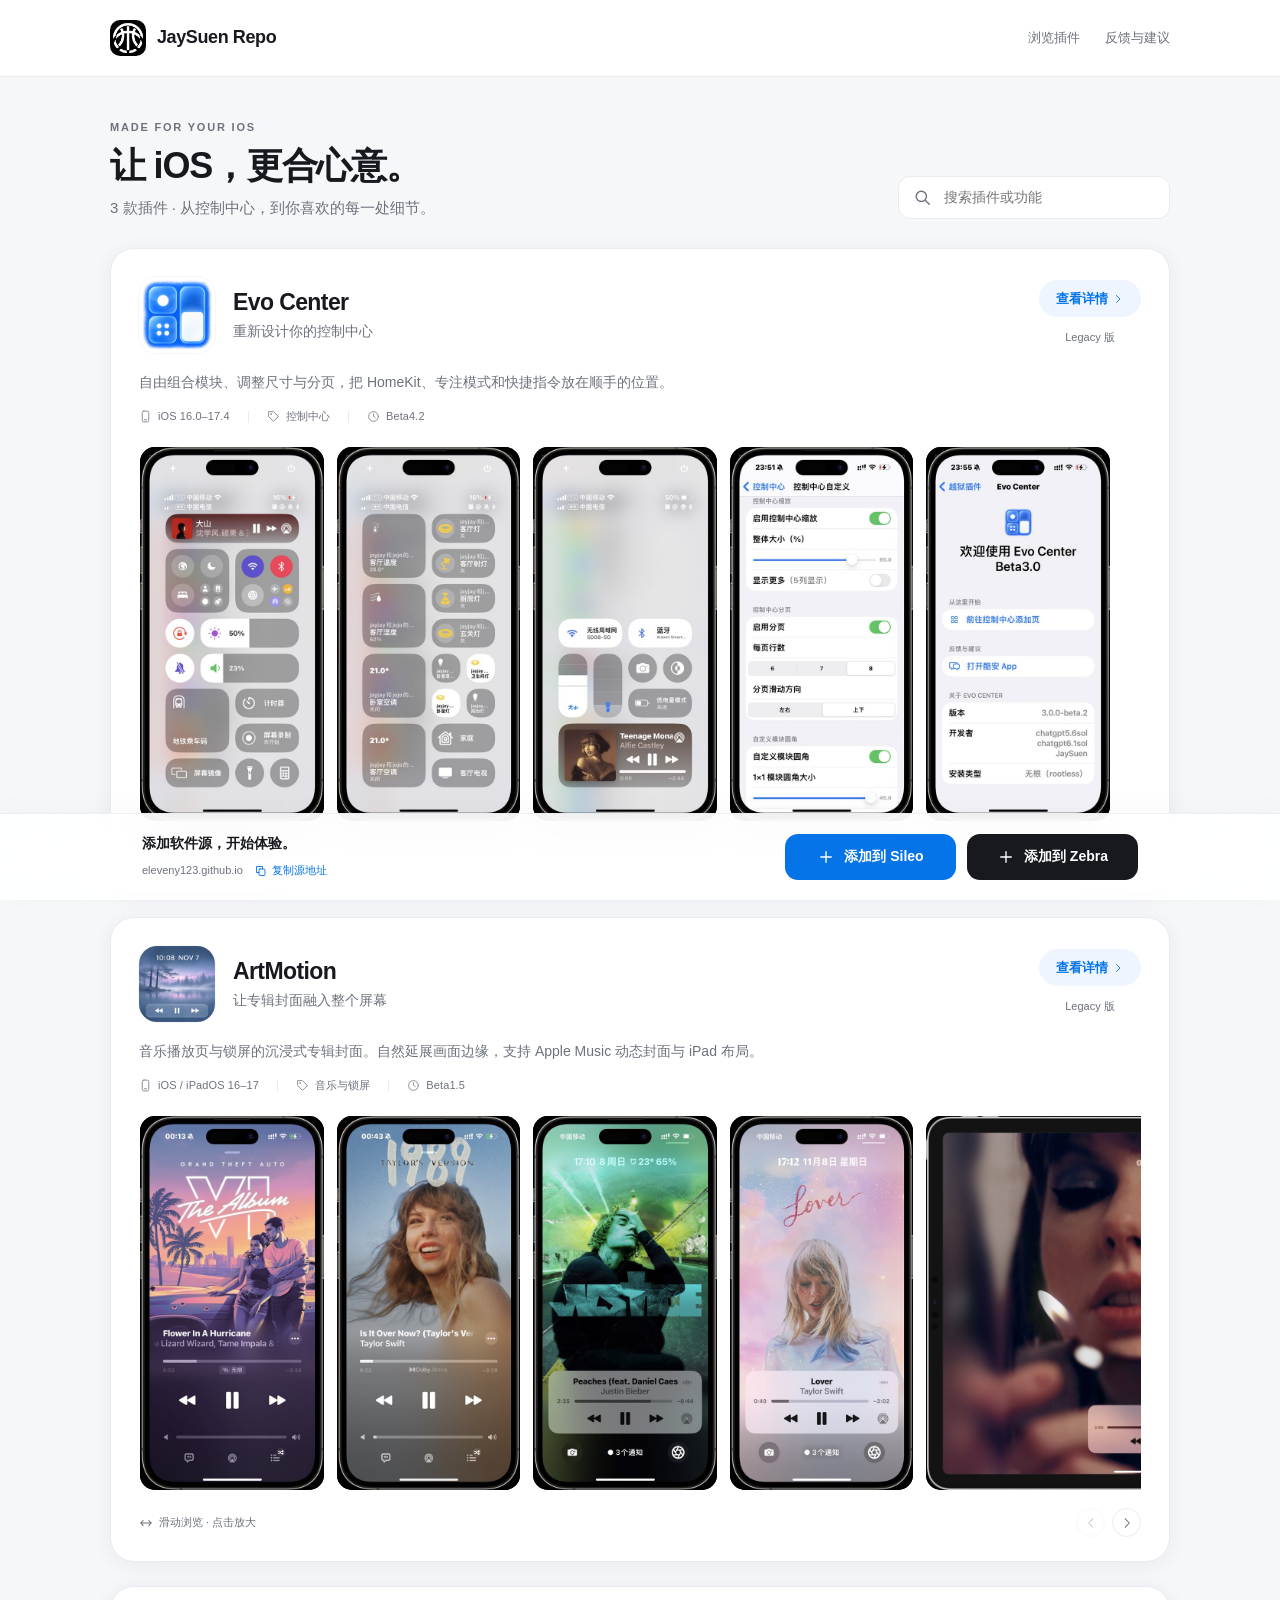
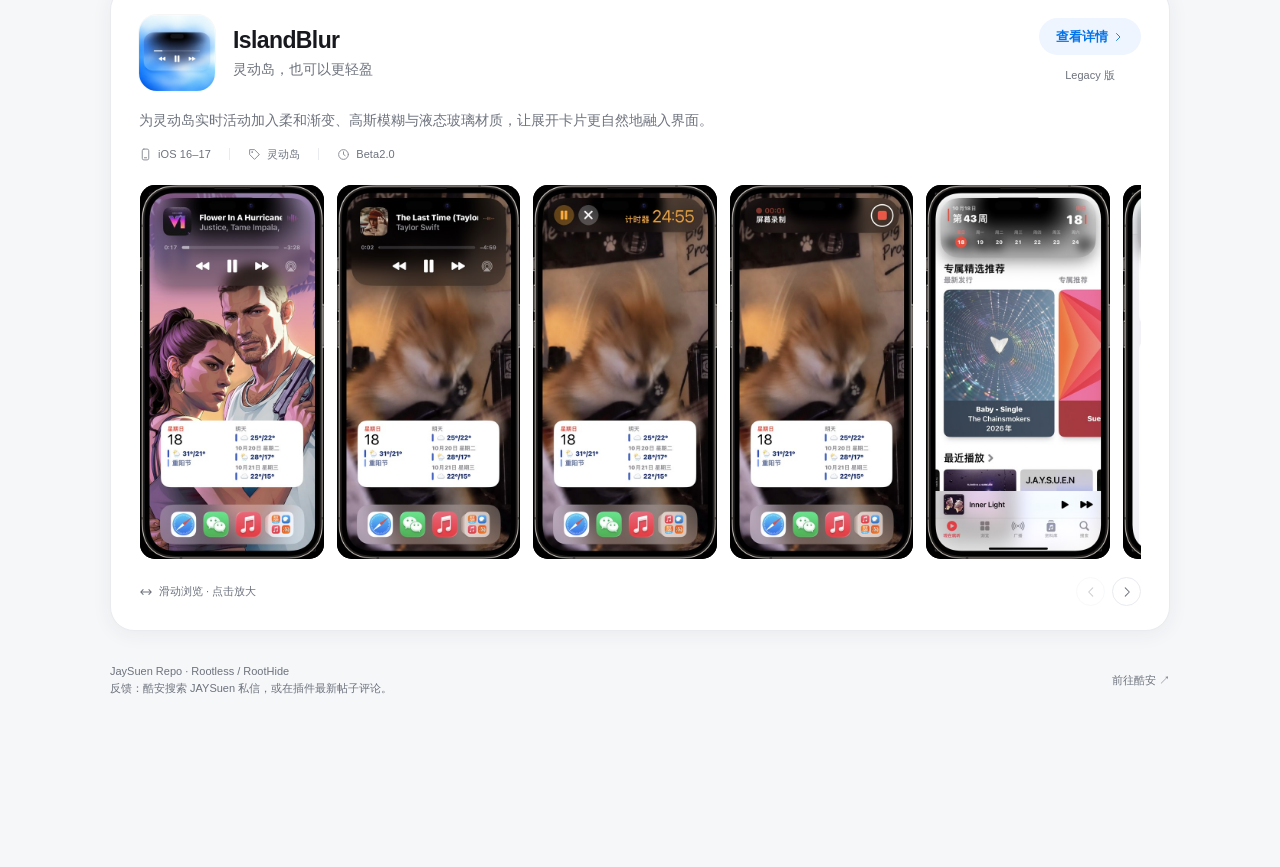
==== commit 1fc05c1a: "Release Evo Center 4.2.0-beta.1" ====
--- a/index.html
+++ b/index.html
@@ -16,7 +16,7 @@
         <div><h2 id="evocenter-name"><a href="evocenter.html">Evo Center</a></h2><p class="app-subtitle">重新设计你的控制中心</p></div>
         <div class="app-actions"><a class="detail-link" href="evocenter.html" aria-label="查看Evo Center详情">查看详情<svg width="12" height="12" viewBox="0 0 24 24" fill="none" stroke="currentColor" stroke-width="1.8" stroke-linecap="round" stroke-linejoin="round" aria-hidden="true"><path d="m9 5 7 7-7 7"/></svg></a><a class="legacy-link" href="legacy.html" aria-label="查看Evo Center Legacy 版本">Legacy 版</a></div></div>
       <p class="description">自由组合模块、调整尺寸与分页，把 HomeKit、专注模式和快捷指令放在顺手的位置。</p>
-      <div class="meta"><span class="meta-item"><svg width="13" height="13" viewBox="0 0 24 24" fill="none" stroke="currentColor" stroke-width="1.8" stroke-linecap="round" stroke-linejoin="round" aria-hidden="true"><rect x="6" y="2" width="12" height="20" rx="3"/><path d="M10 18h4"/></svg>iOS 16.0–17.4</span><span class="meta-separator"></span><span class="meta-item"><svg width="13" height="13" viewBox="0 0 24 24" fill="none" stroke="currentColor" stroke-width="1.8" stroke-linecap="round" stroke-linejoin="round" aria-hidden="true"><path d="M20 13 12 21 3 12V3h9l8 8a1.4 1.4 0 0 1 0 2Z"/><circle cx="7.5" cy="7.5" r=".7"/></svg>控制中心</span><span class="meta-separator"></span><span class="meta-item"><svg width="13" height="13" viewBox="0 0 24 24" fill="none" stroke="currentColor" stroke-width="1.8" stroke-linecap="round" stroke-linejoin="round" aria-hidden="true"><circle cx="12" cy="12" r="9"/><path d="M12 7v5l3 2"/></svg>Beta4.1</span></div>
+      <div class="meta"><span class="meta-item"><svg width="13" height="13" viewBox="0 0 24 24" fill="none" stroke="currentColor" stroke-width="1.8" stroke-linecap="round" stroke-linejoin="round" aria-hidden="true"><rect x="6" y="2" width="12" height="20" rx="3"/><path d="M10 18h4"/></svg>iOS 16.0–17.4</span><span class="meta-separator"></span><span class="meta-item"><svg width="13" height="13" viewBox="0 0 24 24" fill="none" stroke="currentColor" stroke-width="1.8" stroke-linecap="round" stroke-linejoin="round" aria-hidden="true"><path d="M20 13 12 21 3 12V3h9l8 8a1.4 1.4 0 0 1 0 2Z"/><circle cx="7.5" cy="7.5" r=".7"/></svg>控制中心</span><span class="meta-separator"></span><span class="meta-item"><svg width="13" height="13" viewBox="0 0 24 24" fill="none" stroke="currentColor" stroke-width="1.8" stroke-linecap="round" stroke-linejoin="round" aria-hidden="true"><circle cx="12" cy="12" r="9"/><path d="M12 7v5l3 2"/></svg>Beta4.2</span></div>
       <div class="gallery"><div class="shots" role="region" aria-label="Evo Center截图，可横向滑动" tabindex="0"><a class="shot" href="assets/screenshots/1.jpg" aria-label="放大Evo Center截图1"><img src="site/previews/evocenter/1-480.jpg" srcset="site/previews/evocenter/1-480.jpg 480w, site/previews/evocenter/1-960.jpg 960w" sizes="(max-width: 700px) 139px, (min-width: 1200px) 184px, 171px" width="1311" height="2670" alt="Evo Center截图1：控制中心现代连接与Focus布局、自定义图标颜色" loading="eager" fetchpriority="high" decoding="async"></a><a class="shot" href="assets/screenshots/2.jpg" aria-label="放大Evo Center截图2"><img src="site/previews/evocenter/2-480.jpg" srcset="site/previews/evocenter/2-480.jpg 480w, site/previews/evocenter/2-960.jpg 960w" sizes="(max-width: 700px) 139px, (min-width: 1200px) 184px, 171px" width="1311" height="2670" alt="Evo Center截图2：HomeKit设备、温湿度与家庭控制模块" loading="lazy" decoding="async"></a><a class="shot" href="assets/screenshots/3.jpg" aria-label="放大Evo Center截图3"><img src="site/previews/evocenter/3-480.jpg" srcset="site/previews/evocenter/3-480.jpg 480w, site/previews/evocenter/3-960.jpg 960w" sizes="(max-width: 700px) 139px, (min-width: 1200px) 184px, 171px" width="1311" height="2670" alt="Evo Center截图3：控制中心分页与不同尺寸的播放控制布局" loading="lazy" decoding="async"></a><a class="shot" href="assets/screenshots/4.jpg" aria-label="放大Evo Center截图4"><img src="site/previews/evocenter/4-480.jpg" srcset="site/previews/evocenter/4-480.jpg 480w, site/previews/evocenter/4-960.jpg 960w" sizes="(max-width: 700px) 139px, (min-width: 1200px) 184px, 171px" width="1311" height="2670" alt="Evo Center截图4：整体缩放、5列显示与上下分页设置" loading="lazy" decoding="async"></a><a class="shot" href="assets/screenshots/5.jpg" aria-label="放大Evo Center截图5"><img src="site/previews/evocenter/5-480.jpg" srcset="site/previews/evocenter/5-480.jpg 480w, site/previews/evocenter/5-960.jpg 960w" sizes="(max-width: 700px) 139px, (min-width: 1200px) 184px, 171px" width="1311" height="2670" alt="Evo Center截图5：Beta3.0插件设置、反馈入口与开发者署名" loading="lazy" decoding="async"></a></div>
         <div class="gallery-footer"><span class="gallery-hint"><svg width="14" height="14" viewBox="0 0 24 24" fill="none" stroke="currentColor" stroke-width="1.8" stroke-linecap="round" stroke-linejoin="round" aria-hidden="true"><path d="M3 12h18M7 8l-4 4 4 4m10-8 4 4-4 4"/></svg>滑动浏览 · 点击放大</span><div class="gallery-controls"><button type="button" data-direction="-1" aria-label="Evo Center上一组截图"><svg width="14" height="14" viewBox="0 0 24 24" fill="none" stroke="currentColor" stroke-width="1.8" stroke-linecap="round" stroke-linejoin="round" aria-hidden="true"><path d="m15 5-7 7 7 7"/></svg></button><button type="button" data-direction="1" aria-label="Evo Center下一组截图"><svg width="14" height="14" viewBox="0 0 24 24" fill="none" stroke="currentColor" stroke-width="1.8" stroke-linecap="round" stroke-linejoin="round" aria-hidden="true"><path d="m9 5 7 7-7 7"/></svg></button></div></div></div>
     </article><article class="tweak" id="artmotion" aria-labelledby="artmotion-name" data-search="ArtMotion 让专辑封面融入整个屏幕 音乐播放页与锁屏的沉浸式专辑封面。自然延展画面边缘，支持 Apple Music 动态封面与 iPad 布局。 音乐与锁屏 music album artwork lock screen animated 动态 专辑 封面 音乐 锁屏">
